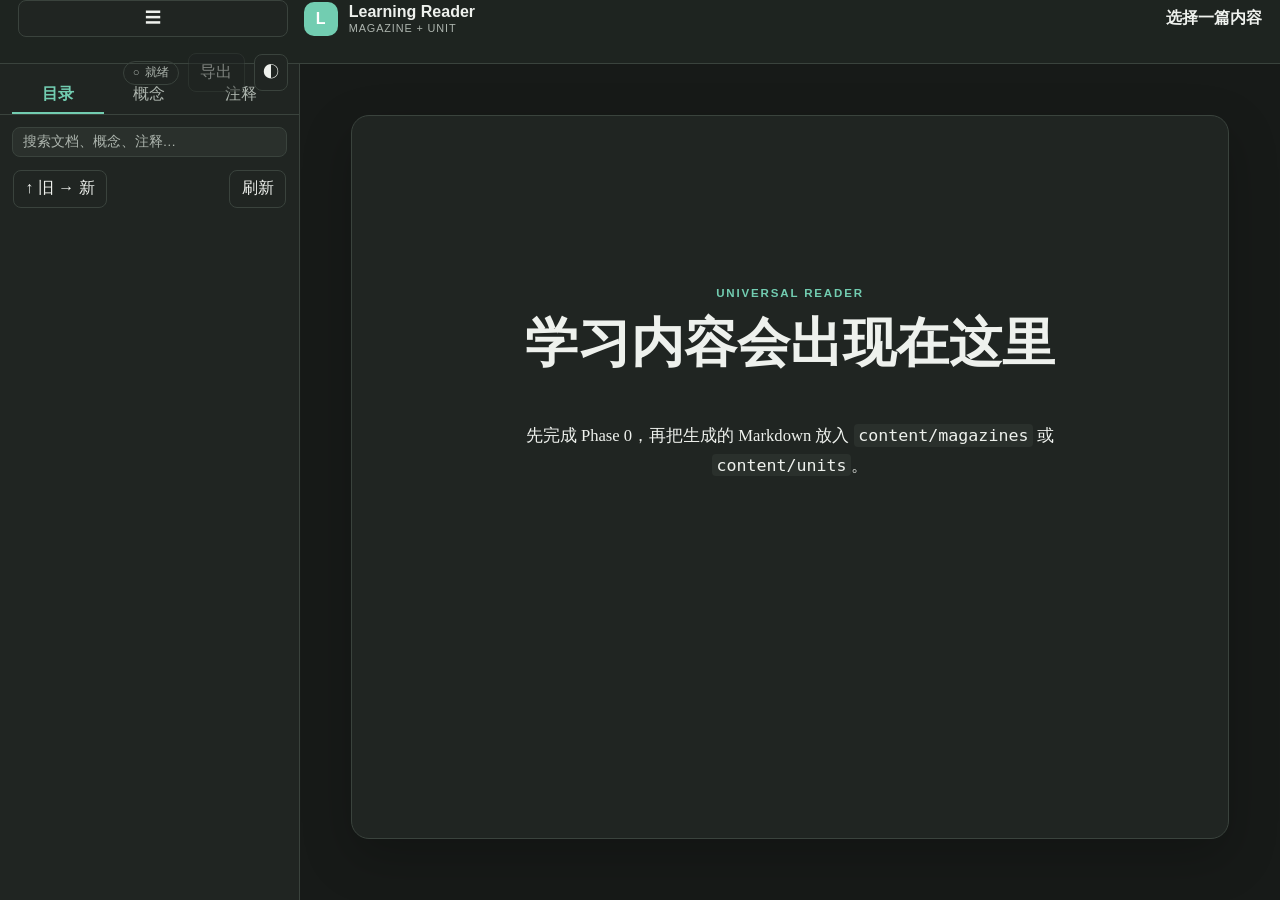
==== index.html @ 5ada4173 "更新 Phase 0 偏好收集、自动保存 UI、JS 渲染新手文档与流程" ====
<!doctype html>
<html lang="zh-CN" data-theme="dark">
<head>
  <meta charset="utf-8">
  <meta name="viewport" content="width=device-width, initial-scale=1">
  <meta name="color-scheme" content="light dark">
  <title>AI 学习模块阅读器</title>
  <!-- FOUC guard: applies the saved theme before first paint. Must stay above every
       stylesheet — running this on DOMContentLoaded is what causes the white flash. -->
  <script>
    (function () {
      var t = localStorage.getItem('ltm_theme') || 'dark';
      document.documentElement.setAttribute('data-theme', t);
    })();
  </script>
  <link rel="stylesheet" href="/styles.css">
  <link rel="stylesheet" href="/scripts/viz.css">
</head>
<body>
  <header class="app-header">
    <button id="sidebarToggle" class="icon-button" type="button" aria-label="折叠/展开侧栏">☰</button>
    <div class="brand">
      <span class="brand-mark">L</span>
      <div><strong>Learning Reader</strong><small>Magazine + Unit</small></div>
    </div>
    <div id="documentTitle" class="document-title">选择一篇内容</div>
    <div class="header-actions">
      <!-- 保存状态指示器：既是状态显示，也是手动保存按钮（frontend_spec §6.3） -->
      <button id="saveStatus" class="save-status" type="button" data-state="idle"
              title="保存状态 —— 点击立即保存（⌘S / Ctrl+S）" aria-label="保存状态：点击立即保存" aria-live="polite">
        <span class="save-icon" aria-hidden="true">○</span><span class="save-label">就绪</span>
      </button>
      <button id="exportButton" type="button" disabled>导出</button>
      <button id="themeButton" class="icon-button" type="button" aria-label="切换主题">◐</button>
    </div>
  </header>

  <div class="app-shell">
    <aside id="sidebar" class="sidebar">
      <nav class="tabs" aria-label="阅读器侧栏">
        <button class="tab active" type="button" data-tab="contents">目录</button>
        <button class="tab" type="button" data-tab="concepts">概念</button>
        <button class="tab" type="button" data-tab="notes">注释</button>
      </nav>

      <div class="sidebar-search">
        <input id="sidebarSearch" type="search" placeholder="搜索文档、概念、注释…" autocomplete="off" aria-label="搜索侧栏">
      </div>

      <section id="contentsPanel" class="tab-panel active" data-panel="contents">
        <div class="panel-toolbar">
          <button id="sortButton" type="button">↑ 旧 → 新</button>
          <button id="refreshButton" type="button">刷新</button>
        </div>
        <div id="contentsList" class="contents-list"></div>
      </section>

      <section id="conceptsPanel" class="tab-panel" data-panel="concepts">
        <p class="panel-hint">来自当前文档标题；点击可跳转。</p>
        <div id="conceptsList" class="concepts-list empty-list">尚未打开文档</div>
      </section>

      <section id="notesPanel" class="tab-panel" data-panel="notes">
        <label class="toggle-row"><input id="showAllNotes" type="checkbox"> 显示全部文档注释</label>
        <div id="notesList" class="notes-list empty-list">暂无注释</div>
      </section>
    </aside>

    <main id="mainViewport" class="main-viewport">
      <article id="reader" class="reader" aria-live="polite">
        <div class="welcome-card">
          <p class="eyebrow">UNIVERSAL READER</p>
          <h1>学习内容会出现在这里</h1>
          <p>先完成 Phase 0，再把生成的 Markdown 放入 <code>content/magazines</code> 或 <code>content/units</code>。</p>
        </div>
      </article>
    </main>
  </div>

  <button id="addNoteButton" class="selection-action" type="button" hidden>＋ Note</button>

  <dialog id="noteDialog" class="note-dialog">
    <form id="noteForm" method="dialog">
      <div class="dialog-heading">
        <div><small>选中文本</small><strong id="noteWord"></strong></div>
        <button id="closeNoteDialog" class="icon-button" type="button" aria-label="关闭">×</button>
      </div>
      <label for="noteText">你的注释</label>
      <textarea id="noteText" rows="6" placeholder="写下疑问、解释或 +显式查询…"></textarea>
      <div class="dialog-actions">
        <button id="deleteNoteButton" class="danger" type="button" hidden>删除</button>
        <span class="dialog-spacer"></span>
        <button id="cancelNoteButton" type="button">取消</button>
        <button class="primary" type="submit">保存</button>
      </div>
    </form>
  </dialog>

  <div id="toast" class="toast" role="status" aria-live="polite" hidden></div>

  <script src="/vendor/marked.js"></script>
  <script src="/vendor/purify.js"></script>
  <script src="/vendor/mermaid.js"></script>
  <script src="/reader-core.js"></script>
  <script src="/app.js"></script>
</body>
</html>
---- styles.css ----
:root {
  --bg: #f4f2ed;
  --surface: #fffefa;
  --surface-2: #eeece5;
  --text: #24231f;
  --muted: #706d64;
  --border: #d8d4c9;
  --accent: #1e6655;
  --accent-soft: #dcece6;
  --danger: #a63d40;
  --highlight: #ffe88a;
  --shadow: 0 18px 50px rgba(44, 41, 33, 0.09);
  --header-height: 64px;
  font-family: Inter, ui-sans-serif, -apple-system, BlinkMacSystemFont, "Segoe UI", sans-serif;
}

:root[data-theme="dark"] {
  --bg: #171a18;
  --surface: #202522;
  --surface-2: #2a302c;
  --text: #eef1ed;
  --muted: #adb5ae;
  --border: #3a433d;
  --accent: #72cdb1;
  --accent-soft: #263e36;
  --danger: #ff9295;
  --highlight: #705f16;
  --shadow: 0 18px 50px rgba(0, 0, 0, 0.22);
}

* { box-sizing: border-box; }
html, body { height: 100%; }
body { margin: 0; color: var(--text); background: var(--bg); }
button, input, textarea { font: inherit; }
button {
  border: 1px solid var(--border); border-radius: 8px; padding: 0.48rem 0.72rem;
  color: var(--text); background: var(--surface); cursor: pointer;
}
button:hover { border-color: var(--accent); }
button:disabled { cursor: not-allowed; opacity: 0.45; }
button.primary { color: white; border-color: var(--accent); background: var(--accent); }
button.danger { color: var(--danger); }

.app-header {
  position: fixed; inset: 0 0 auto 0; z-index: 20; height: var(--header-height);
  display: grid; grid-template-columns: 270px minmax(0, 1fr) auto; align-items: center;
  gap: 1rem; padding: 0 1.1rem; border-bottom: 1px solid var(--border);
  background: color-mix(in srgb, var(--surface) 92%, transparent); backdrop-filter: blur(14px);
}
.brand { display: flex; align-items: center; gap: 0.7rem; }
.brand-mark { display: grid; place-items: center; width: 34px; height: 34px; border-radius: 10px; color: white; background: var(--accent); font-weight: 800; }
.brand strong, .brand small { display: block; }
.brand small { margin-top: 0.1rem; color: var(--muted); font-size: 0.68rem; letter-spacing: 0.08em; text-transform: uppercase; }
.document-title { overflow: hidden; text-overflow: ellipsis; white-space: nowrap; text-align: center; font-family: Georgia, serif; font-weight: 700; }
.header-actions { display: flex; align-items: center; justify-content: flex-end; gap: 0.55rem; }
.icon-button { display: inline-grid; place-items: center; min-width: 34px; padding: 0.45rem; }
/* Save-state indicator (frontend_spec §6.3). It is a button, not a label: autosave
   runs on its own, but anyone who does not trust autosave needs a way to force it. */
.save-status {
  display: inline-flex; align-items: center; gap: 0.35rem; cursor: pointer;
  padding: 0.3rem 0.55rem; border: 1px solid var(--border); border-radius: 999px;
  color: var(--muted); background: transparent; font-size: 0.78rem; line-height: 1;
}
.save-status:hover { border-color: var(--accent, var(--muted)); color: var(--text); }
.save-status .save-icon { font-size: 0.7rem; }
.save-status.dirty { color: #9b6a13; }
.save-status.saving { color: #9b6a13; }
.save-status.saved { color: var(--accent); }
.save-status.error { color: var(--danger); border-color: var(--danger); }
.save-status.saving .save-icon { animation: save-pulse 900ms ease-in-out infinite; }
@keyframes save-pulse { 0%, 100% { opacity: 1; } 50% { opacity: 0.25; } }
@media (prefers-reduced-motion: reduce) { .save-status.saving .save-icon { animation: none; } }

.app-shell { min-height: 100%; padding-top: var(--header-height); }
/* Collapse state is persisted in ltm_sidebar_collapsed (frontend_spec §3.2). */
.sidebar.collapsed { transform: translateX(-101%); }
.sidebar.collapsed + .main-viewport { margin-left: 0; }
.sidebar { transition: transform 180ms ease; }
.sidebar {
  position: fixed; z-index: 10; top: var(--header-height); bottom: 0; left: 0; width: 300px;
  overflow: hidden; border-right: 1px solid var(--border); background: var(--surface);
}
.tabs { display: grid; grid-template-columns: repeat(3, 1fr); padding: 0.75rem 0.75rem 0; border-bottom: 1px solid var(--border); }
.tab { border: 0; border-bottom: 2px solid transparent; border-radius: 0; color: var(--muted); background: transparent; }
.tab.active { color: var(--accent); border-bottom-color: var(--accent); font-weight: 700; }
.tab-panel { display: none; height: calc(100% - 55px); overflow-y: auto; padding: 0.8rem; }
.tab-panel.active { display: block; }
.panel-toolbar { display: flex; justify-content: space-between; margin-bottom: 0.75rem; }
.sidebar-search { padding: 0.7rem 0.75rem 0; }
.sidebar-search input {
  width: 100%; padding: 0.42rem 0.6rem; font: inherit; font-size: 0.85rem;
  color: var(--text); background: var(--surface-2);
  border: 1px solid var(--border); border-radius: 8px;
}
.sidebar-search input::placeholder { color: var(--muted); }
.panel-hint, .empty-list { color: var(--muted); font-size: 0.85rem; }
.content-group { margin: 0.7rem 0 1.2rem; }
.content-group h3 { margin: 0 0 0.4rem; color: var(--muted); font-size: 0.72rem; letter-spacing: 0.12em; text-transform: uppercase; }
.content-item, .concept-item, .note-item {
  width: 100%; margin: 0.22rem 0; padding: 0.62rem 0.7rem; border-color: transparent;
  text-align: left; background: transparent;
}
.content-item:hover, .concept-item:hover, .note-item:hover { background: var(--surface-2); }
.content-item.active { color: var(--accent); border-color: color-mix(in srgb, var(--accent) 28%, transparent); background: var(--accent-soft); }
.content-item strong, .content-item small, .note-item strong, .note-item small { display: block; }
.content-item small, .note-item small { margin-top: 0.22rem; overflow: hidden; color: var(--muted); text-overflow: ellipsis; white-space: nowrap; }
.concept-item.level-3 { padding-left: 1.25rem; }
.concept-item.level-4 { padding-left: 1.8rem; font-size: 0.9rem; }
.toggle-row { display: flex; align-items: center; gap: 0.45rem; margin: 0 0 0.65rem; color: var(--muted); font-size: 0.82rem; }

.main-viewport { min-height: calc(100vh - var(--header-height)); margin-left: 300px; padding: clamp(1rem, 4vw, 3.5rem); }
.reader {
  width: min(900px, 100%); min-height: calc(100vh - var(--header-height) - 7rem); margin: 0 auto;
  padding: clamp(1.5rem, 5vw, 4.5rem); border: 1px solid var(--border); border-radius: 18px;
  background: var(--surface); box-shadow: var(--shadow); font-family: Georgia, "Noto Serif SC", serif;
  font-size: 1.04rem; line-height: 1.78;
}
.reader h1, .reader h2, .reader h3, .reader h4 { line-height: 1.25; scroll-margin-top: calc(var(--header-height) + 24px); }
.reader h1 { margin-top: 0; font-size: clamp(2rem, 5vw, 3.3rem); }
.reader h2 { margin-top: 2.5rem; padding-bottom: 0.35rem; border-bottom: 1px solid var(--border); }
.reader h3 { margin-top: 2rem; }
.reader img { max-width: 100%; height: auto; border-radius: 10px; }
.reader table { display: block; width: 100%; overflow-x: auto; border-collapse: collapse; }
.reader th, .reader td { padding: 0.55rem 0.7rem; border: 1px solid var(--border); }
.reader th { background: var(--surface-2); }
.reader blockquote { margin-inline: 0; padding: 0.2rem 1rem; border-left: 3px solid var(--accent); color: var(--muted); }
.reader pre { overflow-x: auto; padding: 1rem; border-radius: 10px; background: #111714; color: #e5ebe7; }
.reader code { padding: 0.1em 0.28em; border-radius: 4px; background: var(--surface-2); font-family: ui-monospace, SFMono-Regular, Menlo, monospace; }
.reader pre code { padding: 0; background: transparent; }
.reader a { color: var(--accent); }
.reader input.interactive-blank {
  min-width: 8rem; max-width: 18rem; margin: 0 0.2rem; padding: 0.22rem 0.45rem;
  border: 0; border-bottom: 2px solid var(--accent); color: var(--text); background: var(--accent-soft);
}
.reader input.interactive-checkbox { width: 1.05rem; height: 1.05rem; accent-color: var(--accent); }
.reader .answer-block { margin: 1rem 0; padding: 0.85rem; border: 1px solid var(--border); border-radius: 10px; background: var(--surface-2); }
.reader .answer-block label { display: block; margin-bottom: 0.4rem; color: var(--muted); font: 700 0.75rem/1.2 Inter, sans-serif; letter-spacing: 0.08em; }
.reader .interactive-textarea { width: 100%; resize: vertical; padding: 0.7rem; border: 1px solid var(--border); border-radius: 8px; color: var(--text); background: var(--surface); line-height: 1.55; }
.reader .sticky-note { margin: 1rem 0; padding: 1rem 1.2rem; border: 1px solid var(--accent); border-radius: 6px 14px 8px 13px; background: var(--accent-soft); }
.reader .science-note { border-color: #4f70aa; }
.reader .feedback-panel { margin: 1rem 0; border: 1px solid var(--border); border-radius: 10px; }
.reader .feedback-panel summary { padding: 0.7rem 1rem; cursor: pointer; font-weight: 700; }
.reader .feedback-body, .reader .grading-section { padding: 0.75rem 1rem; }
.reader .err { color: #b33b3e; text-decoration: line-through; background: rgba(179, 59, 62, 0.12); }
.reader .fix { color: #267a58; text-decoration: underline; background: rgba(38, 122, 88, 0.12); }
/* Two annotation forms (frontend_spec §4.1): an underline carries a note, a fill is
   a wordless highlight. Every occurrence is marked; [data-primary] is the one the
   note was written about (§4.3) and reads as solid rather than dotted. */
.reader mark.annotated-word {
  padding: 0.05em 0; color: inherit; background: transparent; cursor: pointer;
  border-bottom: 2px dotted var(--accent);
}
.reader mark.annotated-word:hover { background: var(--accent-soft); }
.reader mark.annotated-word[data-primary="true"] { border-bottom-style: solid; }
.reader mark.annotated-word.custom-highlight {
  background: var(--highlight); border-bottom-color: color-mix(in srgb, var(--highlight) 70%, var(--text));
}
:root[data-theme="dark"] .reader mark.annotated-word.custom-highlight {
  background: color-mix(in srgb, var(--highlight) 34%, transparent);
}
.reader mark.annotated-word.flash { animation: note-flash 1.1s ease; }
@keyframes note-flash { 0%, 100% { outline: 0 solid transparent; } 35% { outline: 5px solid color-mix(in srgb, var(--highlight) 70%, transparent); } }
.welcome-card { max-width: 600px; margin: 12vh auto; text-align: center; }
.welcome-card .eyebrow { color: var(--accent); font: 700 0.72rem/1 Inter, sans-serif; letter-spacing: 0.16em; }

.selection-action { position: fixed; z-index: 50; color: white; border-color: var(--accent); background: var(--accent); box-shadow: var(--shadow); }
.note-dialog { width: min(520px, calc(100% - 2rem)); padding: 0; border: 1px solid var(--border); border-radius: 14px; color: var(--text); background: var(--surface); box-shadow: var(--shadow); }
.note-dialog::backdrop { background: rgba(0, 0, 0, 0.36); backdrop-filter: blur(3px); }
.note-dialog form { padding: 1.2rem; }
.dialog-heading, .dialog-actions { display: flex; align-items: center; gap: 0.6rem; }
.dialog-heading { justify-content: space-between; margin-bottom: 1rem; }
.dialog-heading small, .dialog-heading strong { display: block; }
.dialog-heading small { color: var(--muted); }
.dialog-heading strong { max-width: 390px; overflow: hidden; text-overflow: ellipsis; white-space: nowrap; }
.note-dialog label { display: block; margin-bottom: 0.35rem; font-weight: 700; }
.note-dialog textarea { width: 100%; resize: vertical; padding: 0.7rem; border: 1px solid var(--border); border-radius: 8px; color: var(--text); background: var(--surface-2); }
.dialog-actions { margin-top: 1rem; }
.dialog-spacer { flex: 1; }
.toast { position: fixed; z-index: 80; right: 1rem; bottom: 1rem; padding: 0.7rem 1rem; border-radius: 9px; color: white; background: #28332e; box-shadow: var(--shadow); }
.mobile-only { display: none; }

@media (max-width: 820px) {
  .app-header { grid-template-columns: auto minmax(0, 1fr) auto; }
  .brand { display: none; }
  .mobile-only { display: inline-grid; }
  .document-title { text-align: left; }
  #exportButton { display: none; }
  .save-status .save-label { display: none; }
  .sidebar { transform: translateX(-101%); transition: transform 180ms ease; box-shadow: var(--shadow); }
  .sidebar:not(.collapsed) { transform: translateX(0); }
  .main-viewport { margin-left: 0; padding: 0.7rem; }
  .reader { min-height: calc(100vh - var(--header-height) - 1.4rem); padding: 1.25rem; border-radius: 12px; }
}
---- scripts/viz.css ----
/* Visual Arsenal — class names LOCKED (see protocols/visual_arsenal.md + frontend_spec §11) */
:root {
  --viz-border: rgba(148, 163, 184, 0.35);
  --viz-bg: rgba(15, 23, 42, 0.04);
  --viz-accent: rgba(14, 165, 233, 0.15);
  --viz-accent-border: rgba(14, 165, 233, 0.45);
  --viz-text-muted: rgba(100, 116, 139, 1);
}

.viz-blocks {
  margin: 1.25rem 0;
  padding: 0.75rem 0;
}

.viz-blocks-row {
  display: flex;
  flex-wrap: wrap;
  align-items: stretch;
  gap: 0.5rem 0.25rem;
}

.viz-block {
  flex: 1 1 120px;
  min-width: 100px;
  max-width: 220px;
  border: 1px solid var(--viz-border);
  border-radius: 8px;
  background: var(--viz-bg);
  padding: 0.75rem 0.85rem;
}

.viz-block-accent {
  border-color: var(--viz-accent-border);
  background: var(--viz-accent);
}

.viz-block-title {
  font-weight: 700;
  font-size: 0.95rem;
  margin-bottom: 0.35rem;
}

.viz-block-body {
  font-size: 0.85rem;
  line-height: 1.45;
  opacity: 0.9;
}

.viz-arrow {
  display: flex;
  align-items: center;
  padding: 0 0.15rem;
  font-size: 1.25rem;
  opacity: 0.7;
  user-select: none;
}

.viz-caption {
  margin: 0.5rem 0 0;
  font-size: 0.8rem;
  color: var(--viz-text-muted);
}

.viz-steps {
  margin: 1rem 0;
  padding: 0.75rem 1rem;
  border-left: 3px solid var(--viz-accent-border);
  background: var(--viz-bg);
  border-radius: 0 8px 8px 0;
}

.viz-steps ol {
  margin: 0;
  padding-left: 1.2rem;
}

.viz-formula {
  margin: 1rem 0;
  padding: 1rem 1.25rem;
  border: 1px solid var(--viz-border);
  border-radius: 8px;
  text-align: center;
  background: var(--viz-bg);
}

.viz-formula-main {
  font-family: ui-monospace, "Cascadia Code", "Fira Code", monospace;
  font-size: 1.15rem;
  font-weight: 600;
}

.viz-formula-note {
  margin-top: 0.5rem;
  font-size: 0.85rem;
  color: var(--viz-text-muted);
}

.viz-svg {
  margin: 1.25rem 0;
  text-align: center;
}

.viz-svg svg {
  max-width: 100%;
  height: auto;
}

.viz-svg-node {
  fill: rgba(14, 165, 233, 0.12);
  stroke: rgba(14, 165, 233, 0.7);
  stroke-width: 1.5;
}

.viz-svg-edge {
  stroke: rgba(100, 116, 139, 0.85);
  stroke-width: 1.5;
  fill: none;
}

.viz-svg-label {
  fill: currentColor;
  font-size: 12px;
  font-family: system-ui, sans-serif;
}

.viz-svg-muted {
  opacity: 0.55;
}

.sticky-note.warn-note {
  border-color: rgba(245, 158, 11, 0.55);
}

.sticky-note.formula-note {
  border-color: rgba(139, 92, 246, 0.45);
}

/* Mermaid host */
.mermaid, pre.mermaid-error {
  margin: 1.25rem 0;
  max-width: 100%;
  overflow-x: auto;
}

pre.mermaid-error {
  padding: 0.75rem 1rem;
  border: 1px dashed rgba(239, 68, 68, 0.5);
  border-radius: 8px;
  font-size: 0.8rem;
  white-space: pre-wrap;
}

@media (max-width: 640px) {
  .viz-arrow {
    display: none;
  }
  .viz-block {
    max-width: 100%;
    flex-basis: 100%;
  }
}
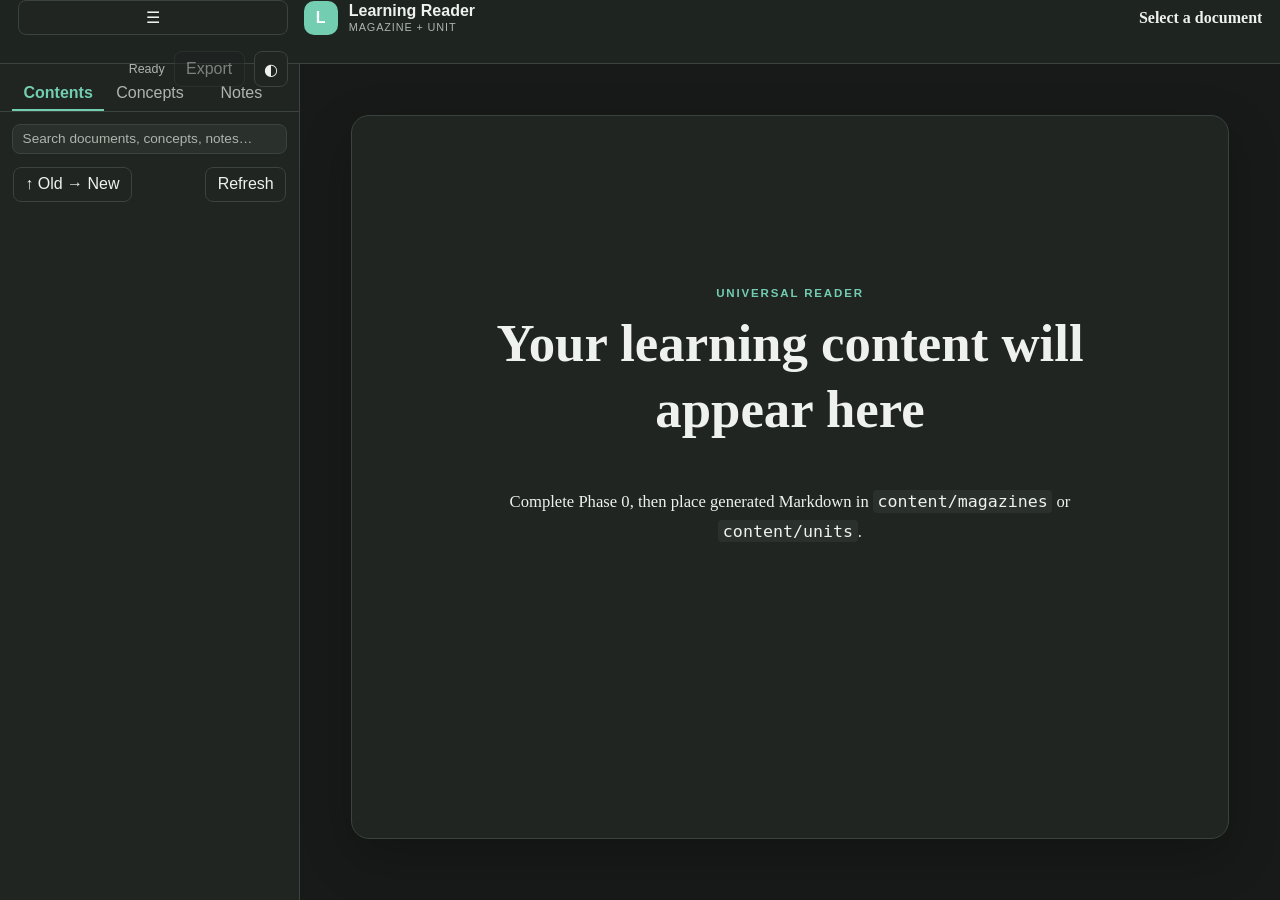
==== commit 91a913c1: "Include Node reader, update Phase 0 preferences, auto-save UI, JS rendering docs and beginner workfl" ====
--- a/index.html
+++ b/index.html
@@ -1,10 +1,10 @@
 <!doctype html>
-<html lang="zh-CN" data-theme="dark">
+<html lang="en" data-theme="dark">
 <head>
   <meta charset="utf-8">
   <meta name="viewport" content="width=device-width, initial-scale=1">
   <meta name="color-scheme" content="light dark">
-  <title>AI 学习模块阅读器</title>
+  <title>AI Learning Module Reader</title>
   <!-- FOUC guard: applies the saved theme before first paint. Must stay above every
        stylesheet — running this on DOMContentLoaded is what causes the white flash. -->
   <script>
@@ -18,51 +18,47 @@
 </head>
 <body>
   <header class="app-header">
-    <button id="sidebarToggle" class="icon-button" type="button" aria-label="折叠/展开侧栏">☰</button>
+    <button id="sidebarToggle" class="icon-button" type="button" aria-label="Toggle sidebar">☰</button>
     <div class="brand">
       <span class="brand-mark">L</span>
       <div><strong>Learning Reader</strong><small>Magazine + Unit</small></div>
     </div>
-    <div id="documentTitle" class="document-title">选择一篇内容</div>
+    <div id="documentTitle" class="document-title">Select a document</div>
     <div class="header-actions">
-      <!-- 保存状态指示器：既是状态显示，也是手动保存按钮（frontend_spec §6.3） -->
-      <button id="saveStatus" class="save-status" type="button" data-state="idle"
-              title="保存状态 —— 点击立即保存（⌘S / Ctrl+S）" aria-label="保存状态：点击立即保存" aria-live="polite">
-        <span class="save-icon" aria-hidden="true">○</span><span class="save-label">就绪</span>
-      </button>
-      <button id="exportButton" type="button" disabled>导出</button>
-      <button id="themeButton" class="icon-button" type="button" aria-label="切换主题">◐</button>
+      <span id="saveStatus" class="save-status" aria-live="polite">Ready</span>
+      <button id="exportButton" type="button" disabled>Export</button>
+      <button id="themeButton" class="icon-button" type="button" aria-label="Toggle theme">◐</button>
     </div>
   </header>
 
   <div class="app-shell">
     <aside id="sidebar" class="sidebar">
-      <nav class="tabs" aria-label="阅读器侧栏">
-        <button class="tab active" type="button" data-tab="contents">目录</button>
-        <button class="tab" type="button" data-tab="concepts">概念</button>
-        <button class="tab" type="button" data-tab="notes">注释</button>
+      <nav class="tabs" aria-label="Reader sidebar">
+        <button class="tab active" type="button" data-tab="contents">Contents</button>
+        <button class="tab" type="button" data-tab="concepts">Concepts</button>
+        <button class="tab" type="button" data-tab="notes">Notes</button>
       </nav>
 
       <div class="sidebar-search">
-        <input id="sidebarSearch" type="search" placeholder="搜索文档、概念、注释…" autocomplete="off" aria-label="搜索侧栏">
+        <input id="sidebarSearch" type="search" placeholder="Search documents, concepts, notes…" autocomplete="off" aria-label="Search sidebar">
       </div>
 
       <section id="contentsPanel" class="tab-panel active" data-panel="contents">
         <div class="panel-toolbar">
-          <button id="sortButton" type="button">↑ 旧 → 新</button>
-          <button id="refreshButton" type="button">刷新</button>
+          <button id="sortButton" type="button">↑ Old → New</button>
+          <button id="refreshButton" type="button">Refresh</button>
         </div>
         <div id="contentsList" class="contents-list"></div>
       </section>
 
       <section id="conceptsPanel" class="tab-panel" data-panel="concepts">
-        <p class="panel-hint">来自当前文档标题；点击可跳转。</p>
-        <div id="conceptsList" class="concepts-list empty-list">尚未打开文档</div>
+        <p class="panel-hint">Built from the current document headings; click to jump.</p>
+        <div id="conceptsList" class="concepts-list empty-list">No document open</div>
       </section>
 
       <section id="notesPanel" class="tab-panel" data-panel="notes">
-        <label class="toggle-row"><input id="showAllNotes" type="checkbox"> 显示全部文档注释</label>
-        <div id="notesList" class="notes-list empty-list">暂无注释</div>
+        <label class="toggle-row"><input id="showAllNotes" type="checkbox"> Show notes from all documents</label>
+        <div id="notesList" class="notes-list empty-list">No notes yet</div>
       </section>
     </aside>
 
@@ -70,8 +66,8 @@
       <article id="reader" class="reader" aria-live="polite">
         <div class="welcome-card">
           <p class="eyebrow">UNIVERSAL READER</p>
-          <h1>学习内容会出现在这里</h1>
-          <p>先完成 Phase 0，再把生成的 Markdown 放入 <code>content/magazines</code> 或 <code>content/units</code>。</p>
+          <h1>Your learning content will appear here</h1>
+          <p>Complete Phase 0, then place generated Markdown in <code>content/magazines</code> or <code>content/units</code>.</p>
         </div>
       </article>
     </main>
@@ -82,16 +78,16 @@
   <dialog id="noteDialog" class="note-dialog">
     <form id="noteForm" method="dialog">
       <div class="dialog-heading">
-        <div><small>选中文本</small><strong id="noteWord"></strong></div>
-        <button id="closeNoteDialog" class="icon-button" type="button" aria-label="关闭">×</button>
+        <div><small>Selected text</small><strong id="noteWord"></strong></div>
+        <button id="closeNoteDialog" class="icon-button" type="button" aria-label="Close">×</button>
       </div>
-      <label for="noteText">你的注释</label>
-      <textarea id="noteText" rows="6" placeholder="写下疑问、解释或 +显式查询…"></textarea>
+      <label for="noteText">Your note</label>
+      <textarea id="noteText" rows="6" placeholder="Write a question, explanation, or +explicit lookup…"></textarea>
       <div class="dialog-actions">
-        <button id="deleteNoteButton" class="danger" type="button" hidden>删除</button>
+        <button id="deleteNoteButton" class="danger" type="button" hidden>Delete</button>
         <span class="dialog-spacer"></span>
-        <button id="cancelNoteButton" type="button">取消</button>
-        <button class="primary" type="submit">保存</button>
+        <button id="cancelNoteButton" type="button">Cancel</button>
+        <button class="primary" type="submit">Save</button>
       </div>
     </form>
   </dialog>
--- a/styles.css
+++ b/styles.css
@@ -54,22 +54,9 @@
 .document-title { overflow: hidden; text-overflow: ellipsis; white-space: nowrap; text-align: center; font-family: Georgia, serif; font-weight: 700; }
 .header-actions { display: flex; align-items: center; justify-content: flex-end; gap: 0.55rem; }
 .icon-button { display: inline-grid; place-items: center; min-width: 34px; padding: 0.45rem; }
-/* Save-state indicator (frontend_spec §6.3). It is a button, not a label: autosave
-   runs on its own, but anyone who does not trust autosave needs a way to force it. */
-.save-status {
-  display: inline-flex; align-items: center; gap: 0.35rem; cursor: pointer;
-  padding: 0.3rem 0.55rem; border: 1px solid var(--border); border-radius: 999px;
-  color: var(--muted); background: transparent; font-size: 0.78rem; line-height: 1;
-}
-.save-status:hover { border-color: var(--accent, var(--muted)); color: var(--text); }
-.save-status .save-icon { font-size: 0.7rem; }
-.save-status.dirty { color: #9b6a13; }
+.save-status { color: var(--muted); font-size: 0.78rem; }
 .save-status.saving { color: #9b6a13; }
-.save-status.saved { color: var(--accent); }
-.save-status.error { color: var(--danger); border-color: var(--danger); }
-.save-status.saving .save-icon { animation: save-pulse 900ms ease-in-out infinite; }
-@keyframes save-pulse { 0%, 100% { opacity: 1; } 50% { opacity: 0.25; } }
-@media (prefers-reduced-motion: reduce) { .save-status.saving .save-icon { animation: none; } }
+.save-status.error { color: var(--danger); }
 
 .app-shell { min-height: 100%; padding-top: var(--header-height); }
 /* Collapse state is persisted in ltm_sidebar_collapsed (frontend_spec §3.2). */
@@ -184,8 +171,7 @@
   .brand { display: none; }
   .mobile-only { display: inline-grid; }
   .document-title { text-align: left; }
-  #exportButton { display: none; }
-  .save-status .save-label { display: none; }
+  .save-status, #exportButton { display: none; }
   .sidebar { transform: translateX(-101%); transition: transform 180ms ease; box-shadow: var(--shadow); }
   .sidebar:not(.collapsed) { transform: translateX(0); }
   .main-viewport { margin-left: 0; padding: 0.7rem; }
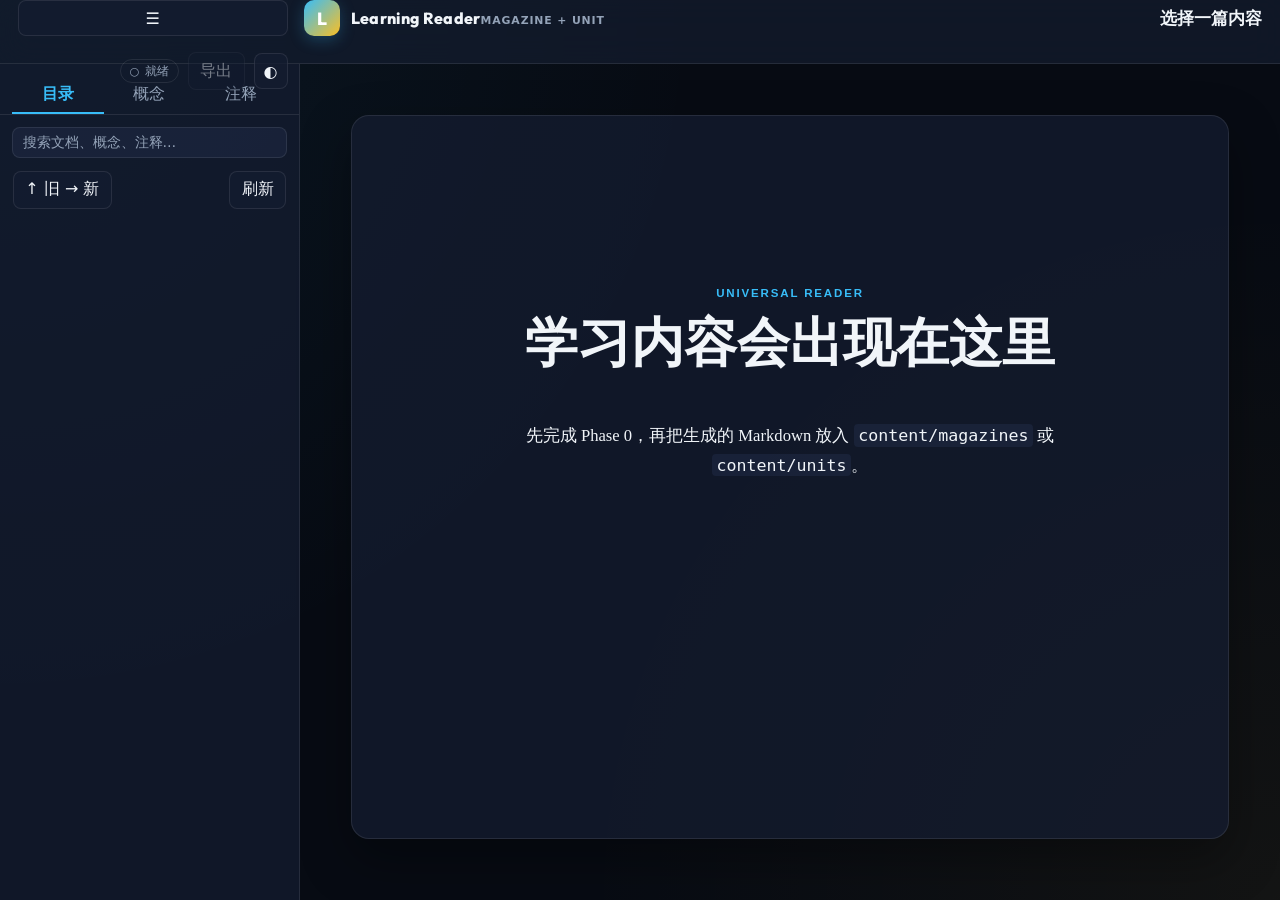
==== commit 37bc998c: "升级 UI/UX 视觉排版，融入 Outfit 字体、毛玻璃与质感卡片设计规范" ====
--- a/index.html
+++ b/index.html
@@ -1,10 +1,10 @@
 <!doctype html>
-<html lang="en" data-theme="dark">
+<html lang="zh-CN" data-theme="dark">
 <head>
   <meta charset="utf-8">
   <meta name="viewport" content="width=device-width, initial-scale=1">
   <meta name="color-scheme" content="light dark">
-  <title>AI Learning Module Reader</title>
+  <title>AI 学习模块阅读器</title>
   <!-- FOUC guard: applies the saved theme before first paint. Must stay above every
        stylesheet — running this on DOMContentLoaded is what causes the white flash. -->
   <script>
@@ -13,52 +13,60 @@
       document.documentElement.setAttribute('data-theme', t);
     })();
   </script>
+  <!-- Google Fonts: Outfit & Noto Sans TC -->
+  <link rel="preconnect" href="https://fonts.googleapis.com">
+  <link rel="preconnect" href="https://fonts.gstatic.com" crossorigin>
+  <link href="https://fonts.googleapis.com/css2?family=Outfit:wght@400;600;700;800&family=Noto+Sans+TC:wght@400;500;700&display=swap" rel="stylesheet">
   <link rel="stylesheet" href="/styles.css">
   <link rel="stylesheet" href="/scripts/viz.css">
 </head>
 <body>
   <header class="app-header">
-    <button id="sidebarToggle" class="icon-button" type="button" aria-label="Toggle sidebar">☰</button>
+    <button id="sidebarToggle" class="icon-button" type="button" aria-label="折叠/展开侧栏">☰</button>
     <div class="brand">
       <span class="brand-mark">L</span>
       <div><strong>Learning Reader</strong><small>Magazine + Unit</small></div>
     </div>
-    <div id="documentTitle" class="document-title">Select a document</div>
+    <div id="documentTitle" class="document-title">选择一篇内容</div>
     <div class="header-actions">
-      <span id="saveStatus" class="save-status" aria-live="polite">Ready</span>
-      <button id="exportButton" type="button" disabled>Export</button>
-      <button id="themeButton" class="icon-button" type="button" aria-label="Toggle theme">◐</button>
+      <!-- 保存状态指示器：既是状态显示，也是手动保存按钮（frontend_spec §6.3） -->
+      <button id="saveStatus" class="save-status" type="button" data-state="idle"
+              title="保存状态 —— 点击立即保存（⌘S / Ctrl+S）" aria-label="保存状态：点击立即保存" aria-live="polite">
+        <span class="save-icon" aria-hidden="true">○</span><span class="save-label">就绪</span>
+      </button>
+      <button id="exportButton" type="button" disabled>导出</button>
+      <button id="themeButton" class="icon-button" type="button" aria-label="切换主题">◐</button>
     </div>
   </header>
 
   <div class="app-shell">
     <aside id="sidebar" class="sidebar">
-      <nav class="tabs" aria-label="Reader sidebar">
-        <button class="tab active" type="button" data-tab="contents">Contents</button>
-        <button class="tab" type="button" data-tab="concepts">Concepts</button>
-        <button class="tab" type="button" data-tab="notes">Notes</button>
+      <nav class="tabs" aria-label="阅读器侧栏">
+        <button class="tab active" type="button" data-tab="contents">目录</button>
+        <button class="tab" type="button" data-tab="concepts">概念</button>
+        <button class="tab" type="button" data-tab="notes">注释</button>
       </nav>
 
       <div class="sidebar-search">
-        <input id="sidebarSearch" type="search" placeholder="Search documents, concepts, notes…" autocomplete="off" aria-label="Search sidebar">
+        <input id="sidebarSearch" type="search" placeholder="搜索文档、概念、注释…" autocomplete="off" aria-label="搜索侧栏">
       </div>
 
       <section id="contentsPanel" class="tab-panel active" data-panel="contents">
         <div class="panel-toolbar">
-          <button id="sortButton" type="button">↑ Old → New</button>
-          <button id="refreshButton" type="button">Refresh</button>
+          <button id="sortButton" type="button">↑ 旧 → 新</button>
+          <button id="refreshButton" type="button">刷新</button>
         </div>
         <div id="contentsList" class="contents-list"></div>
       </section>
 
       <section id="conceptsPanel" class="tab-panel" data-panel="concepts">
-        <p class="panel-hint">Built from the current document headings; click to jump.</p>
-        <div id="conceptsList" class="concepts-list empty-list">No document open</div>
+        <p class="panel-hint">来自当前文档标题；点击可跳转。</p>
+        <div id="conceptsList" class="concepts-list empty-list">尚未打开文档</div>
       </section>
 
       <section id="notesPanel" class="tab-panel" data-panel="notes">
-        <label class="toggle-row"><input id="showAllNotes" type="checkbox"> Show notes from all documents</label>
-        <div id="notesList" class="notes-list empty-list">No notes yet</div>
+        <label class="toggle-row"><input id="showAllNotes" type="checkbox"> 显示全部文档注释</label>
+        <div id="notesList" class="notes-list empty-list">暂无注释</div>
       </section>
     </aside>
 
@@ -66,8 +74,8 @@
       <article id="reader" class="reader" aria-live="polite">
         <div class="welcome-card">
           <p class="eyebrow">UNIVERSAL READER</p>
-          <h1>Your learning content will appear here</h1>
-          <p>Complete Phase 0, then place generated Markdown in <code>content/magazines</code> or <code>content/units</code>.</p>
+          <h1>学习内容会出现在这里</h1>
+          <p>先完成 Phase 0，再把生成的 Markdown 放入 <code>content/magazines</code> 或 <code>content/units</code>。</p>
         </div>
       </article>
     </main>
@@ -78,16 +86,16 @@
   <dialog id="noteDialog" class="note-dialog">
     <form id="noteForm" method="dialog">
       <div class="dialog-heading">
-        <div><small>Selected text</small><strong id="noteWord"></strong></div>
-        <button id="closeNoteDialog" class="icon-button" type="button" aria-label="Close">×</button>
+        <div><small>选中文本</small><strong id="noteWord"></strong></div>
+        <button id="closeNoteDialog" class="icon-button" type="button" aria-label="关闭">×</button>
       </div>
-      <label for="noteText">Your note</label>
-      <textarea id="noteText" rows="6" placeholder="Write a question, explanation, or +explicit lookup…"></textarea>
+      <label for="noteText">你的注释</label>
+      <textarea id="noteText" rows="6" placeholder="写下疑问、解释或 +显式查询…"></textarea>
       <div class="dialog-actions">
-        <button id="deleteNoteButton" class="danger" type="button" hidden>Delete</button>
+        <button id="deleteNoteButton" class="danger" type="button" hidden>删除</button>
         <span class="dialog-spacer"></span>
-        <button id="cancelNoteButton" type="button">Cancel</button>
-        <button class="primary" type="submit">Save</button>
+        <button id="cancelNoteButton" type="button">取消</button>
+        <button class="primary" type="submit">保存</button>
       </div>
     </form>
   </dialog>
--- a/styles.css
+++ b/styles.css
@@ -1,42 +1,57 @@
 :root {
-  --bg: #f4f2ed;
-  --surface: #fffefa;
-  --surface-2: #eeece5;
-  --text: #24231f;
-  --muted: #706d64;
-  --border: #d8d4c9;
-  --accent: #1e6655;
-  --accent-soft: #dcece6;
+  --bg: #070b13;
+  --surface: rgba(21, 29, 48, 0.75);
+  --surface-2: rgba(30, 41, 67, 0.6);
+  --text: #f1f5f9;
+  --muted: #94a3b8;
+  --border: rgba(255, 255, 255, 0.09);
+  --accent: #38bdf8;
+  --accent-soft: rgba(56, 189, 248, 0.12);
+  --accent-gold: #fbbf24;
+  --accent-gold-soft: rgba(251, 191, 36, 0.12);
+  --danger: #ff9295;
+  --highlight: #705f16;
+  --shadow: 0 20px 50px rgba(0, 0, 0, 0.35);
+  --header-height: 64px;
+  --font-title: 'Outfit', system-ui, -apple-system, BlinkMacSystemFont, "Segoe UI", sans-serif;
+  --font-body: 'Inter', system-ui, -apple-system, BlinkMacSystemFont, "Segoe UI", sans-serif;
+  font-family: var(--font-body);
+}
+
+:root[data-theme="light"] {
+  --bg: #f8fafc;
+  --surface: rgba(255, 255, 255, 0.88);
+  --surface-2: rgba(241, 245, 249, 0.92);
+  --text: #0f172a;
+  --muted: #64748b;
+  --border: rgba(0, 0, 0, 0.09);
+  --accent: #0284c7;
+  --accent-soft: rgba(2, 132, 199, 0.1);
+  --accent-gold: #d97706;
+  --accent-gold-soft: rgba(217, 119, 6, 0.1);
   --danger: #a63d40;
   --highlight: #ffe88a;
-  --shadow: 0 18px 50px rgba(44, 41, 33, 0.09);
-  --header-height: 64px;
-  font-family: Inter, ui-sans-serif, -apple-system, BlinkMacSystemFont, "Segoe UI", sans-serif;
-}
-
-:root[data-theme="dark"] {
-  --bg: #171a18;
-  --surface: #202522;
-  --surface-2: #2a302c;
-  --text: #eef1ed;
-  --muted: #adb5ae;
-  --border: #3a433d;
-  --accent: #72cdb1;
-  --accent-soft: #263e36;
-  --danger: #ff9295;
-  --highlight: #705f16;
-  --shadow: 0 18px 50px rgba(0, 0, 0, 0.22);
+  --shadow: 0 18px 45px rgba(0, 0, 0, 0.08);
 }
 
 * { box-sizing: border-box; }
 html, body { height: 100%; }
-body { margin: 0; color: var(--text); background: var(--bg); }
+body {
+  margin: 0;
+  color: var(--text);
+  background-color: var(--bg);
+  background-image:
+    radial-gradient(circle at 0% 0%, rgba(56, 189, 248, 0.07) 0%, transparent 45%),
+    radial-gradient(circle at 100% 100%, rgba(251, 191, 36, 0.05) 0%, transparent 45%);
+  transition: background-color 0.3s ease, color 0.3s ease;
+}
 button, input, textarea { font: inherit; }
 button {
   border: 1px solid var(--border); border-radius: 8px; padding: 0.48rem 0.72rem;
   color: var(--text); background: var(--surface); cursor: pointer;
-}
-button:hover { border-color: var(--accent); }
+  transition: all 0.2s ease;
+}
+button:hover { border-color: var(--accent); background: var(--accent-soft); }
 button:disabled { cursor: not-allowed; opacity: 0.45; }
 button.primary { color: white; border-color: var(--accent); background: var(--accent); }
 button.danger { color: var(--danger); }
@@ -45,18 +60,37 @@
   position: fixed; inset: 0 0 auto 0; z-index: 20; height: var(--header-height);
   display: grid; grid-template-columns: 270px minmax(0, 1fr) auto; align-items: center;
   gap: 1rem; padding: 0 1.1rem; border-bottom: 1px solid var(--border);
-  background: color-mix(in srgb, var(--surface) 92%, transparent); backdrop-filter: blur(14px);
+  background: color-mix(in srgb, var(--surface) 92%, transparent);
+  backdrop-filter: blur(16px); -webkit-backdrop-filter: blur(16px);
 }
 .brand { display: flex; align-items: center; gap: 0.7rem; }
-.brand-mark { display: grid; place-items: center; width: 34px; height: 34px; border-radius: 10px; color: white; background: var(--accent); font-weight: 800; }
-.brand strong, .brand small { display: block; }
-.brand small { margin-top: 0.1rem; color: var(--muted); font-size: 0.68rem; letter-spacing: 0.08em; text-transform: uppercase; }
-.document-title { overflow: hidden; text-overflow: ellipsis; white-space: nowrap; text-align: center; font-family: Georgia, serif; font-weight: 700; }
+.brand-mark {
+  display: grid; place-items: center; width: 36px; height: 36px; border-radius: 10px;
+  color: white; background: linear-gradient(135deg, var(--accent), var(--accent-gold));
+  font-family: var(--font-title); font-weight: 800; font-size: 1.1rem;
+  box-shadow: 0 4px 15px rgba(56, 189, 248, 0.25);
+}
+.brand strong { font-family: var(--font-title); font-weight: 800; font-size: 1rem; letter-spacing: 0.02em; }
+.brand small { margin-top: 0.1rem; color: var(--muted); font-size: 0.68rem; letter-spacing: 0.08em; text-transform: uppercase; font-weight: 600; }
+.document-title { overflow: hidden; text-overflow: ellipsis; white-space: nowrap; text-align: center; font-family: var(--font-title); font-weight: 700; font-size: 1.05rem; }
 .header-actions { display: flex; align-items: center; justify-content: flex-end; gap: 0.55rem; }
 .icon-button { display: inline-grid; place-items: center; min-width: 34px; padding: 0.45rem; }
-.save-status { color: var(--muted); font-size: 0.78rem; }
+/* Save-state indicator (frontend_spec §6.3). It is a button, not a label: autosave
+   runs on its own, but anyone who does not trust autosave needs a way to force it. */
+.save-status {
+  display: inline-flex; align-items: center; gap: 0.35rem; cursor: pointer;
+  padding: 0.3rem 0.55rem; border: 1px solid var(--border); border-radius: 999px;
+  color: var(--muted); background: transparent; font-size: 0.78rem; line-height: 1;
+}
+.save-status:hover { border-color: var(--accent, var(--muted)); color: var(--text); }
+.save-status .save-icon { font-size: 0.7rem; }
+.save-status.dirty { color: #9b6a13; }
 .save-status.saving { color: #9b6a13; }
-.save-status.error { color: var(--danger); }
+.save-status.saved { color: var(--accent); }
+.save-status.error { color: var(--danger); border-color: var(--danger); }
+.save-status.saving .save-icon { animation: save-pulse 900ms ease-in-out infinite; }
+@keyframes save-pulse { 0%, 100% { opacity: 1; } 50% { opacity: 0.25; } }
+@media (prefers-reduced-motion: reduce) { .save-status.saving .save-icon { animation: none; } }
 
 .app-shell { min-height: 100%; padding-top: var(--header-height); }
 /* Collapse state is persisted in ltm_sidebar_collapsed (frontend_spec §3.2). */
@@ -171,7 +205,8 @@
   .brand { display: none; }
   .mobile-only { display: inline-grid; }
   .document-title { text-align: left; }
-  .save-status, #exportButton { display: none; }
+  #exportButton { display: none; }
+  .save-status .save-label { display: none; }
   .sidebar { transform: translateX(-101%); transition: transform 180ms ease; box-shadow: var(--shadow); }
   .sidebar:not(.collapsed) { transform: translateX(0); }
   .main-viewport { margin-left: 0; padding: 0.7rem; }
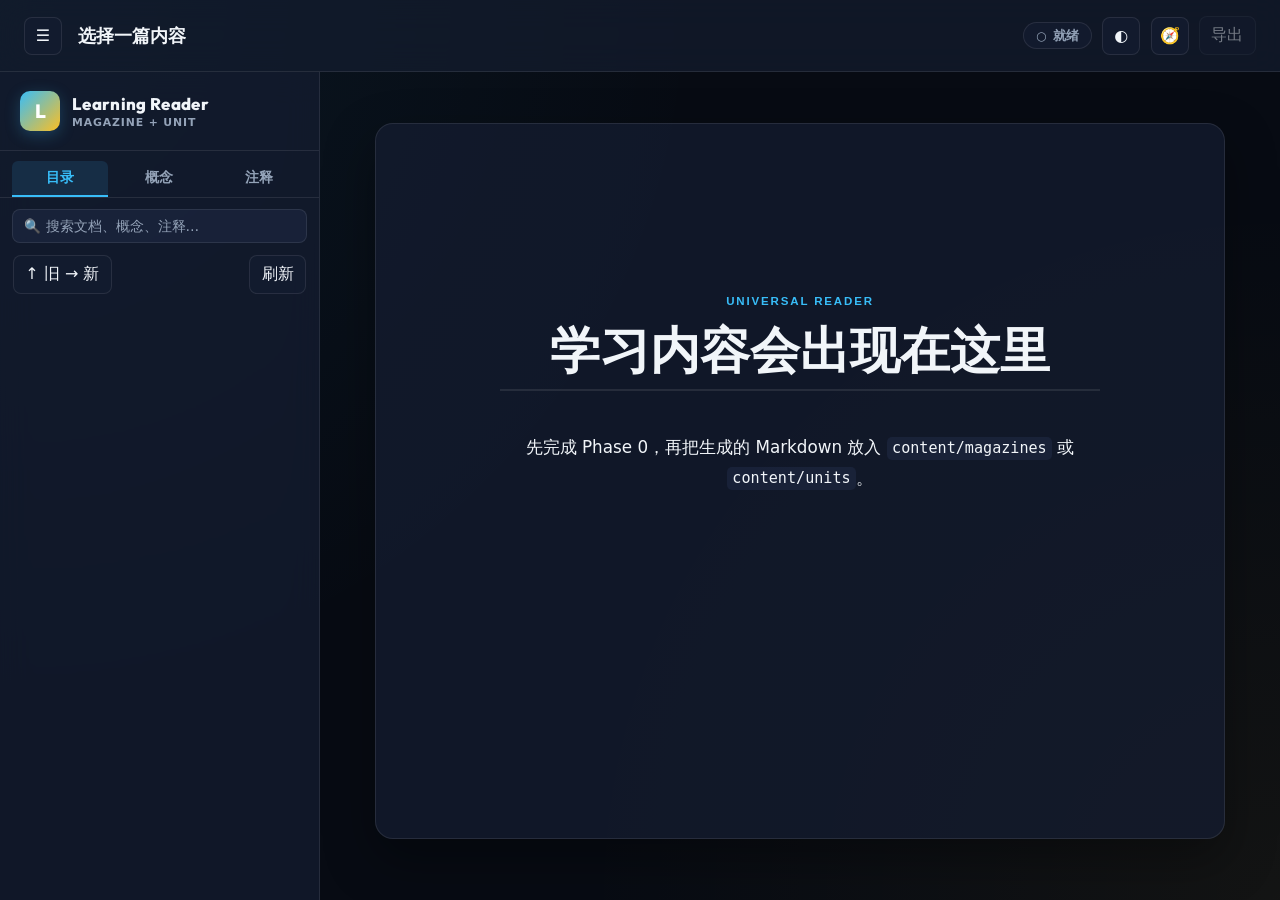
==== commit e44a40fb: "完全对齐参考项目的 HTML/CSS 布局、右侧折叠 TOC 侧栏与按钮位置" ====
--- a/index.html
+++ b/index.html
@@ -22,25 +22,32 @@
 </head>
 <body>
   <header class="app-header">
-    <button id="sidebarToggle" class="icon-button" type="button" aria-label="折叠/展开侧栏">☰</button>
-    <div class="brand">
-      <span class="brand-mark">L</span>
-      <div><strong>Learning Reader</strong><small>Magazine + Unit</small></div>
+    <div class="header-left">
+      <button id="sidebarToggle" class="icon-button" type="button" aria-label="折叠/展开侧栏" title="切换左侧栏">☰</button>
+      <div id="documentTitle" class="document-title">选择一篇内容</div>
     </div>
-    <div id="documentTitle" class="document-title">选择一篇内容</div>
     <div class="header-actions">
       <!-- 保存状态指示器：既是状态显示，也是手动保存按钮（frontend_spec §6.3） -->
       <button id="saveStatus" class="save-status" type="button" data-state="idle"
               title="保存状态 —— 点击立即保存（⌘S / Ctrl+S）" aria-label="保存状态：点击立即保存" aria-live="polite">
         <span class="save-icon" aria-hidden="true">○</span><span class="save-label">就绪</span>
       </button>
+      <button id="themeButton" class="icon-button" type="button" aria-label="切换主题" title="切换主题">◐</button>
+      <button id="tocToggle" class="icon-button" type="button" aria-label="切换章节目录" title="切换右侧章节目录">🧭</button>
       <button id="exportButton" type="button" disabled>导出</button>
-      <button id="themeButton" class="icon-button" type="button" aria-label="切换主题">◐</button>
     </div>
   </header>
 
   <div class="app-shell">
     <aside id="sidebar" class="sidebar">
+      <div class="brand-section">
+        <div class="brand-mark">L</div>
+        <div class="brand-info">
+          <strong>Learning Reader</strong>
+          <small>Magazine + Unit</small>
+        </div>
+      </div>
+
       <nav class="tabs" aria-label="阅读器侧栏">
         <button class="tab active" type="button" data-tab="contents">目录</button>
         <button class="tab" type="button" data-tab="concepts">概念</button>
@@ -48,7 +55,7 @@
       </nav>
 
       <div class="sidebar-search">
-        <input id="sidebarSearch" type="search" placeholder="搜索文档、概念、注释…" autocomplete="off" aria-label="搜索侧栏">
+        <input id="sidebarSearch" type="search" placeholder="🔍 搜索文档、概念、注释…" autocomplete="off" aria-label="搜索侧栏">
       </div>
 
       <section id="contentsPanel" class="tab-panel active" data-panel="contents">
@@ -79,6 +86,18 @@
         </div>
       </article>
     </main>
+
+    <!-- 右侧章节目录 (Collapsible Right Sidebar TOC) -->
+    <aside id="tocSidebar" class="toc-sidebar collapsed">
+      <div class="toc-header">
+        <span>🧭 章节目录 Navigation</span>
+      </div>
+      <div class="toc-scroll-area">
+        <div id="tocList" class="toc-list">
+          <p class="empty-toc">尚未打开文档</p>
+        </div>
+      </div>
+    </aside>
   </div>
 
   <button id="addNoteButton" class="selection-action" type="button" hidden>＋ Note</button>
--- a/styles.css
+++ b/styles.css
@@ -12,7 +12,7 @@
   --danger: #ff9295;
   --highlight: #705f16;
   --shadow: 0 20px 50px rgba(0, 0, 0, 0.35);
-  --header-height: 64px;
+  --header-height: 72px;
   --font-title: 'Outfit', system-ui, -apple-system, BlinkMacSystemFont, "Segoe UI", sans-serif;
   --font-body: 'Inter', system-ui, -apple-system, BlinkMacSystemFont, "Segoe UI", sans-serif;
   font-family: var(--font-body);
@@ -58,106 +58,222 @@
 
 .app-header {
   position: fixed; inset: 0 0 auto 0; z-index: 20; height: var(--header-height);
-  display: grid; grid-template-columns: 270px minmax(0, 1fr) auto; align-items: center;
-  gap: 1rem; padding: 0 1.1rem; border-bottom: 1px solid var(--border);
+  display: flex; align-items: center; justify-content: space-between;
+  padding: 0 1.5rem; border-bottom: 1px solid var(--border);
   background: color-mix(in srgb, var(--surface) 92%, transparent);
   backdrop-filter: blur(16px); -webkit-backdrop-filter: blur(16px);
 }
-.brand { display: flex; align-items: center; gap: 0.7rem; }
-.brand-mark {
-  display: grid; place-items: center; width: 36px; height: 36px; border-radius: 10px;
-  color: white; background: linear-gradient(135deg, var(--accent), var(--accent-gold));
-  font-family: var(--font-title); font-weight: 800; font-size: 1.1rem;
-  box-shadow: 0 4px 15px rgba(56, 189, 248, 0.25);
-}
-.brand strong { font-family: var(--font-title); font-weight: 800; font-size: 1rem; letter-spacing: 0.02em; }
-.brand small { margin-top: 0.1rem; color: var(--muted); font-size: 0.68rem; letter-spacing: 0.08em; text-transform: uppercase; font-weight: 600; }
-.document-title { overflow: hidden; text-overflow: ellipsis; white-space: nowrap; text-align: center; font-family: var(--font-title); font-weight: 700; font-size: 1.05rem; }
-.header-actions { display: flex; align-items: center; justify-content: flex-end; gap: 0.55rem; }
-.icon-button { display: inline-grid; place-items: center; min-width: 34px; padding: 0.45rem; }
-/* Save-state indicator (frontend_spec §6.3). It is a button, not a label: autosave
-   runs on its own, but anyone who does not trust autosave needs a way to force it. */
+.header-left { display: flex; align-items: center; gap: 1rem; flex: 1; min-width: 0; }
+.document-title { overflow: hidden; text-overflow: ellipsis; white-space: nowrap; font-family: var(--font-title); font-weight: 700; font-size: 1.15rem; }
+.header-actions { display: flex; align-items: center; justify-content: flex-end; gap: 0.65rem; }
+.icon-button { display: inline-grid; place-items: center; min-width: 38px; height: 38px; padding: 0.45rem; border-radius: 8px; }
+
+/* Save-state indicator (frontend_spec §6.3) */
 .save-status {
-  display: inline-flex; align-items: center; gap: 0.35rem; cursor: pointer;
-  padding: 0.3rem 0.55rem; border: 1px solid var(--border); border-radius: 999px;
-  color: var(--muted); background: transparent; font-size: 0.78rem; line-height: 1;
-}
-.save-status:hover { border-color: var(--accent, var(--muted)); color: var(--text); }
-.save-status .save-icon { font-size: 0.7rem; }
-.save-status.dirty { color: #9b6a13; }
-.save-status.saving { color: #9b6a13; }
-.save-status.saved { color: var(--accent); }
+  display: inline-flex; align-items: center; gap: 0.4rem; cursor: pointer;
+  padding: 0.4rem 0.75rem; border: 1px solid var(--border); border-radius: 999px;
+  color: var(--muted); background: var(--surface); font-size: 0.82rem; font-weight: 600; line-height: 1;
+}
+.save-status:hover { border-color: var(--accent); color: var(--text); background: var(--accent-soft); }
+.save-status .save-icon { font-size: 0.75rem; }
+.save-status.dirty { color: var(--accent-gold); border-color: var(--accent-gold); }
+.save-status.saving { color: var(--accent-gold); border-color: var(--accent-gold); }
+.save-status.saved { color: var(--accent); border-color: var(--accent); }
 .save-status.error { color: var(--danger); border-color: var(--danger); }
 .save-status.saving .save-icon { animation: save-pulse 900ms ease-in-out infinite; }
 @keyframes save-pulse { 0%, 100% { opacity: 1; } 50% { opacity: 0.25; } }
 @media (prefers-reduced-motion: reduce) { .save-status.saving .save-icon { animation: none; } }
 
-.app-shell { min-height: 100%; padding-top: var(--header-height); }
-/* Collapse state is persisted in ltm_sidebar_collapsed (frontend_spec §3.2). */
+.app-shell { display: flex; min-height: 100%; padding-top: var(--header-height); }
+
+/* Left Sidebar */
 .sidebar.collapsed { transform: translateX(-101%); }
 .sidebar.collapsed + .main-viewport { margin-left: 0; }
-.sidebar { transition: transform 180ms ease; }
 .sidebar {
-  position: fixed; z-index: 10; top: var(--header-height); bottom: 0; left: 0; width: 300px;
+  position: fixed; z-index: 10; top: var(--header-height); bottom: 0; left: 0; width: 320px;
   overflow: hidden; border-right: 1px solid var(--border); background: var(--surface);
-}
-.tabs { display: grid; grid-template-columns: repeat(3, 1fr); padding: 0.75rem 0.75rem 0; border-bottom: 1px solid var(--border); }
-.tab { border: 0; border-bottom: 2px solid transparent; border-radius: 0; color: var(--muted); background: transparent; }
-.tab.active { color: var(--accent); border-bottom-color: var(--accent); font-weight: 700; }
-.tab-panel { display: none; height: calc(100% - 55px); overflow-y: auto; padding: 0.8rem; }
+  backdrop-filter: blur(16px); -webkit-backdrop-filter: blur(16px);
+  transition: transform 220ms cubic-bezier(0.4, 0, 0.2, 1);
+}
+.brand-section {
+  display: flex; align-items: center; gap: 0.75rem; padding: 1.2rem 1.25rem;
+  border-bottom: 1px solid var(--border);
+}
+.brand-mark {
+  display: grid; place-items: center; width: 40px; height: 40px; border-radius: 10px;
+  color: white; background: linear-gradient(135deg, var(--accent), var(--accent-gold));
+  font-family: var(--font-title); font-weight: 800; font-size: 1.2rem;
+  box-shadow: 0 4px 15px rgba(56, 189, 248, 0.25);
+}
+.brand-info strong { display: block; font-family: var(--font-title); font-weight: 800; font-size: 1.05rem; letter-spacing: 0.02em; }
+.brand-info small { display: block; margin-top: 0.1rem; color: var(--muted); font-size: 0.68rem; letter-spacing: 0.08em; text-transform: uppercase; font-weight: 600; }
+
+.tabs { display: grid; grid-template-columns: repeat(3, 1fr); padding: 0.6rem 0.75rem 0; border-bottom: 1px solid var(--border); gap: 4px; }
+.tab { border: 0; border-bottom: 2px solid transparent; border-radius: 6px 6px 0 0; padding: 0.5rem; color: var(--muted); background: transparent; font-weight: 600; font-size: 0.85rem; }
+.tab.active { color: var(--accent); border-bottom-color: var(--accent); background: var(--accent-soft); }
+.tab-panel { display: none; height: calc(100% - 155px); overflow-y: auto; padding: 0.8rem; }
 .tab-panel.active { display: block; }
 .panel-toolbar { display: flex; justify-content: space-between; margin-bottom: 0.75rem; }
 .sidebar-search { padding: 0.7rem 0.75rem 0; }
 .sidebar-search input {
-  width: 100%; padding: 0.42rem 0.6rem; font: inherit; font-size: 0.85rem;
+  width: 100%; padding: 0.48rem 0.7rem; font: inherit; font-size: 0.85rem;
   color: var(--text); background: var(--surface-2);
-  border: 1px solid var(--border); border-radius: 8px;
-}
+  border: 1px solid var(--border); border-radius: 8px; outline: none;
+  transition: all 0.2s ease;
+}
+.sidebar-search input:focus { border-color: var(--accent); background: var(--surface); box-shadow: 0 0 0 3px var(--accent-soft); }
 .sidebar-search input::placeholder { color: var(--muted); }
 .panel-hint, .empty-list { color: var(--muted); font-size: 0.85rem; }
 .content-group { margin: 0.7rem 0 1.2rem; }
 .content-group h3 { margin: 0 0 0.4rem; color: var(--muted); font-size: 0.72rem; letter-spacing: 0.12em; text-transform: uppercase; }
 .content-item, .concept-item, .note-item {
-  width: 100%; margin: 0.22rem 0; padding: 0.62rem 0.7rem; border-color: transparent;
-  text-align: left; background: transparent;
-}
-.content-item:hover, .concept-item:hover, .note-item:hover { background: var(--surface-2); }
-.content-item.active { color: var(--accent); border-color: color-mix(in srgb, var(--accent) 28%, transparent); background: var(--accent-soft); }
+  width: 100%; margin: 0.22rem 0; padding: 0.62rem 0.7rem; border: 1px solid transparent; border-radius: 8px;
+  text-align: left; background: transparent; transition: all 0.2s ease;
+}
+.content-item:hover, .concept-item:hover, .note-item:hover { background: var(--surface-2); border-color: var(--border); }
+.content-item.active { color: var(--text); border-color: var(--accent); background: var(--accent-soft); font-weight: 600; }
 .content-item strong, .content-item small, .note-item strong, .note-item small { display: block; }
 .content-item small, .note-item small { margin-top: 0.22rem; overflow: hidden; color: var(--muted); text-overflow: ellipsis; white-space: nowrap; }
 .concept-item.level-3 { padding-left: 1.25rem; }
 .concept-item.level-4 { padding-left: 1.8rem; font-size: 0.9rem; }
 .toggle-row { display: flex; align-items: center; gap: 0.45rem; margin: 0 0 0.65rem; color: var(--muted); font-size: 0.82rem; }
 
-.main-viewport { min-height: calc(100vh - var(--header-height)); margin-left: 300px; padding: clamp(1rem, 4vw, 3.5rem); }
+/* Main Viewport */
+.main-viewport { flex: 1; min-height: calc(100vh - var(--header-height)); margin-left: 320px; padding: clamp(1.2rem, 4vw, 3.5rem); transition: all 220ms ease; }
 .reader {
-  width: min(900px, 100%); min-height: calc(100vh - var(--header-height) - 7rem); margin: 0 auto;
-  padding: clamp(1.5rem, 5vw, 4.5rem); border: 1px solid var(--border); border-radius: 18px;
-  background: var(--surface); box-shadow: var(--shadow); font-family: Georgia, "Noto Serif SC", serif;
-  font-size: 1.04rem; line-height: 1.78;
-}
-.reader h1, .reader h2, .reader h3, .reader h4 { line-height: 1.25; scroll-margin-top: calc(var(--header-height) + 24px); }
-.reader h1 { margin-top: 0; font-size: clamp(2rem, 5vw, 3.3rem); }
-.reader h2 { margin-top: 2.5rem; padding-bottom: 0.35rem; border-bottom: 1px solid var(--border); }
-.reader h3 { margin-top: 2rem; }
-.reader img { max-width: 100%; height: auto; border-radius: 10px; }
-.reader table { display: block; width: 100%; overflow-x: auto; border-collapse: collapse; }
-.reader th, .reader td { padding: 0.55rem 0.7rem; border: 1px solid var(--border); }
-.reader th { background: var(--surface-2); }
-.reader blockquote { margin-inline: 0; padding: 0.2rem 1rem; border-left: 3px solid var(--accent); color: var(--muted); }
-.reader pre { overflow-x: auto; padding: 1rem; border-radius: 10px; background: #111714; color: #e5ebe7; }
-.reader code { padding: 0.1em 0.28em; border-radius: 4px; background: var(--surface-2); font-family: ui-monospace, SFMono-Regular, Menlo, monospace; }
+  width: min(850px, 100%); min-height: calc(100vh - var(--header-height) - 7rem); margin: 0 auto;
+  padding: clamp(1.8rem, 5vw, 4.5rem); border: 1px solid var(--border); border-radius: 18px;
+  background: var(--surface); box-shadow: var(--shadow); font-family: var(--font-body);
+  font-size: 1.05rem; line-height: 1.8;
+}
+.reader h1, .reader h2, .reader h3, .reader h4 { font-family: var(--font-title); font-weight: 700; line-height: 1.25; scroll-margin-top: calc(var(--header-height) + 24px); }
+.reader h1 { margin-top: 0; font-size: clamp(2rem, 5vw, 3.1rem); border-bottom: 2px solid var(--border); padding-bottom: 0.5rem; }
+.reader h2 { margin-top: 2.5rem; padding-bottom: 0.35rem; border-bottom: 1px solid var(--border); color: var(--accent); }
+.reader h3 { margin-top: 2rem; color: var(--accent-gold); }
+.reader img { max-width: 100%; height: auto; border-radius: 14px; border: 1px solid var(--border); box-shadow: 0 12px 35px rgba(0, 0, 0, 0.25); }
+.reader table { display: block; width: 100%; overflow-x: auto; border-collapse: collapse; margin: 1.5rem 0; border-radius: 10px; }
+.reader th, .reader td { padding: 0.65rem 0.85rem; border: 1px solid var(--border); }
+.reader th { background: var(--surface-2); font-family: var(--font-title); font-weight: 700; }
+.reader blockquote { margin-inline: 0; padding: 0.5rem 1.2rem; border-left: 4px solid var(--accent); color: var(--muted); background: var(--surface-2); border-radius: 0 8px 8px 0; }
+.reader pre { overflow-x: auto; padding: 1.1rem; border-radius: 12px; background: #0b0f19; color: #e5ebe7; border: 1px solid var(--border); }
+.reader code { padding: 0.15em 0.35em; border-radius: 5px; background: var(--surface-2); font-family: ui-monospace, SFMono-Regular, Menlo, monospace; font-size: 0.9em; }
 .reader pre code { padding: 0; background: transparent; }
-.reader a { color: var(--accent); }
+.reader a { color: var(--accent); text-decoration: none; }
+.reader a:hover { text-decoration: underline; }
+
+/* Underlined Blanks & Task Checkboxes */
 .reader input.interactive-blank {
-  min-width: 8rem; max-width: 18rem; margin: 0 0.2rem; padding: 0.22rem 0.45rem;
-  border: 0; border-bottom: 2px solid var(--accent); color: var(--text); background: var(--accent-soft);
-}
-.reader input.interactive-checkbox { width: 1.05rem; height: 1.05rem; accent-color: var(--accent); }
-.reader .answer-block { margin: 1rem 0; padding: 0.85rem; border: 1px solid var(--border); border-radius: 10px; background: var(--surface-2); }
-.reader .answer-block label { display: block; margin-bottom: 0.4rem; color: var(--muted); font: 700 0.75rem/1.2 Inter, sans-serif; letter-spacing: 0.08em; }
-.reader .interactive-textarea { width: 100%; resize: vertical; padding: 0.7rem; border: 1px solid var(--border); border-radius: 8px; color: var(--text); background: var(--surface); line-height: 1.55; }
-.reader .sticky-note { margin: 1rem 0; padding: 1rem 1.2rem; border: 1px solid var(--accent); border-radius: 6px 14px 8px 13px; background: var(--accent-soft); }
+  min-width: 7rem; max-width: 18rem; margin: 0 0.3rem; padding: 0.15rem 0.5rem;
+  border: 0; border-bottom: 2px solid var(--accent-gold); color: var(--accent-gold);
+  background: var(--accent-gold-soft); font-family: var(--font-body); font-weight: 700;
+  text-align: center; border-radius: 4px 4px 0 0; outline: none; transition: all 0.2s ease;
+}
+.reader input.interactive-blank:focus { border-bottom-color: var(--text); background: rgba(251, 191, 36, 0.2); }
+.reader input.interactive-blank[value]:not([value=""]) { border-bottom-color: var(--accent); color: var(--accent); background: var(--accent-soft); }
+
+.reader input.interactive-checkbox {
+  width: 1.15rem; height: 1.15rem; margin-right: 0.4rem; accent-color: var(--accent);
+  cursor: pointer; vertical-align: middle;
+}
+
+.reader .answer-block { margin: 1.2rem 0; padding: 1rem 1.2rem; border: 1px solid var(--border); border-radius: 12px; background: var(--surface-2); }
+.reader .answer-block label { display: block; margin-bottom: 0.45rem; color: var(--muted); font: 700 0.78rem/1.2 var(--font-title); letter-spacing: 0.08em; text-transform: uppercase; }
+.reader .interactive-textarea { width: 100%; resize: vertical; padding: 0.75rem; border: 1px solid var(--border); border-radius: 8px; color: var(--text); background: var(--surface); line-height: 1.6; outline: none; transition: all 0.2s ease; }
+.reader .interactive-textarea:focus { border-color: var(--accent); box-shadow: 0 0 0 3px var(--accent-soft); }
+
+/* Rotated Sticky Notes with Pushpin 📌 */
+.reader .sticky-note {
+  position: relative !important; margin: 1.8rem 0 !important; padding: 1.1rem 1.4rem !important;
+  border-left: 6px solid var(--accent-gold) !important; border-radius: 8px !important;
+  background: linear-gradient(135deg, #fef08a 0%, #fef9c3 100%) !important; color: #1e293b !important;
+  box-shadow: 4px 6px 18px rgba(0, 0, 0, 0.18) !important; transform: rotate(-0.5deg);
+}
+.reader .sticky-note:nth-of-type(even) { transform: rotate(0.6deg); }
+.reader .sticky-note::before { content: '📌'; position: absolute; top: -12px; left: 20px; font-size: 1.1rem; }
+.reader .sticky-note p { color: #334155 !important; margin-bottom: 0 !important; font-size: 0.95rem !important; font-weight: 500 !important; }
+.reader .sticky-note h4 { color: #0f172a !important; font-size: 1.05rem !important; margin: 0 0 0.4rem 0 !important; font-weight: 700 !important; font-family: var(--font-title); }
+
+.reader .sticky-note.science-note {
+  background: linear-gradient(135deg, #e0f2fe 0%, #f0f9ff 100%) !important; border-left-color: var(--accent) !important; color: #0f172a !important;
+}
+.reader .sticky-note.science-note::before { content: '☄️'; }
+.reader .sticky-note.science-note h4 { color: #0369a1 !important; }
+
+.reader .feedback-panel { margin: 1rem 0; border: 1px solid var(--border); border-radius: 10px; }
+.reader .feedback-panel summary { padding: 0.7rem 1rem; cursor: pointer; font-weight: 700; }
+.reader .feedback-body, .reader .grading-section { padding: 0.75rem 1rem; }
+.reader .err { color: #b33b3e; text-decoration: line-through; background: rgba(179, 59, 62, 0.12); }
+.reader .fix { color: #267a58; text-decoration: underline; background: rgba(38, 122, 88, 0.12); }
+
+/* Right Collapsible TOC Sidebar */
+.toc-sidebar {
+  position: fixed; z-index: 10; top: var(--header-height); bottom: 0; right: 0; width: 280px;
+  overflow: hidden; border-left: 1px solid var(--border); background: var(--surface);
+  backdrop-filter: blur(16px); -webkit-backdrop-filter: blur(16px);
+  transition: transform 220ms cubic-bezier(0.4, 0, 0.2, 1); display: flex; flex-direction: column;
+}
+.toc-sidebar.collapsed { transform: translateX(101%); }
+.toc-header {
+  padding: 1.2rem 1.25rem; border-bottom: 1px solid var(--border); font-family: var(--font-title);
+  font-weight: 700; font-size: 0.88rem; letter-spacing: 0.05em; text-transform: uppercase; color: var(--accent);
+}
+.toc-scroll-area { flex: 1; overflow-y: auto; padding: 0.8rem 0; }
+.toc-list { display: flex; flex-direction: column; }
+.toc-item {
+  padding: 0.5rem 1.25rem; font-size: 0.85rem; color: var(--muted); cursor: pointer;
+  transition: all 0.2s ease; border-left: 2px solid transparent; white-space: nowrap; overflow: hidden; text-overflow: ellipsis;
+}
+.toc-item:hover { color: var(--accent); background: var(--accent-soft); border-left-color: var(--accent); }
+.toc-item.depth-h1 { font-weight: 700; color: var(--text); padding-left: 1rem; font-size: 0.9rem; }
+.toc-item.depth-h2 { padding-left: 1.6rem; font-weight: 600; }
+.toc-item.depth-h3 { padding-left: 2.2rem; font-size: 0.8rem; }
+.empty-toc { padding: 1rem 1.25rem; color: var(--muted); font-size: 0.85rem; }
+
+/* Tooltip & Annotation Highlights */
+.reader mark.annotated-word {
+  padding: 0.05em 0.2em; color: inherit; background: var(--accent-gold-soft); cursor: pointer;
+  border-bottom: 2px dotted var(--accent-gold); border-radius: 3px; transition: all 0.2s ease;
+}
+.reader mark.annotated-word:hover { background: rgba(251, 191, 36, 0.25); }
+.reader mark.annotated-word[data-primary="true"] { border-bottom-style: solid; }
+.reader mark.annotated-word.custom-highlight {
+  background: var(--highlight); border-bottom-color: color-mix(in srgb, var(--highlight) 70%, var(--text));
+}
+:root[data-theme="dark"] .reader mark.annotated-word.custom-highlight {
+  background: color-mix(in srgb, var(--highlight) 34%, transparent);
+}
+.reader mark.annotated-word.flash { animation: note-flash 1.1s ease; }
+@keyframes note-flash { 0%, 100% { outline: 0 solid transparent; } 35% { outline: 5px solid color-mix(in srgb, var(--highlight) 70%, transparent); } }
+
+.welcome-card { max-width: 600px; margin: 12vh auto; text-align: center; }
+.welcome-card .eyebrow { color: var(--accent); font: 700 0.72rem/1 var(--font-title); letter-spacing: 0.16em; }
+
+.selection-action { position: fixed; z-index: 50; color: white; border-color: var(--accent); background: var(--accent); box-shadow: var(--shadow); }
+.note-dialog { width: min(520px, calc(100% - 2rem)); padding: 0; border: 1px solid var(--border); border-radius: 14px; color: var(--text); background: var(--surface); box-shadow: var(--shadow); }
+.note-dialog::backdrop { background: rgba(0, 0, 0, 0.36); backdrop-filter: blur(3px); }
+.note-dialog form { padding: 1.2rem; }
+.dialog-heading, .dialog-actions { display: flex; align-items: center; gap: 0.6rem; }
+.dialog-heading { justify-content: space-between; margin-bottom: 1rem; }
+.dialog-heading small, .dialog-heading strong { display: block; }
+.dialog-heading small { color: var(--muted); }
+.dialog-heading strong { max-width: 390px; overflow: hidden; text-overflow: ellipsis; white-space: nowrap; }
+.note-dialog label { display: block; margin-bottom: 0.35rem; font-weight: 700; }
+.note-dialog textarea { width: 100%; resize: vertical; padding: 0.7rem; border: 1px solid var(--border); border-radius: 8px; color: var(--text); background: var(--surface-2); }
+.dialog-actions { margin-top: 1rem; }
+.dialog-spacer { flex: 1; }
+.toast { position: fixed; z-index: 80; right: 1rem; bottom: 1rem; padding: 0.7rem 1rem; border-radius: 9px; color: white; background: #0f172a; border: 1px solid var(--accent); box-shadow: var(--shadow); }
+.mobile-only { display: none; }
+
+@media (max-width: 820px) {
+  .app-header { padding: 0 0.8rem; }
+  .document-title { font-size: 0.95rem; }
+  .sidebar { transform: translateX(-101%); transition: transform 180ms ease; box-shadow: var(--shadow); }
+  .sidebar:not(.collapsed) { transform: translateX(0); }
+  .main-viewport { margin-left: 0; padding: 0.7rem; }
+  .reader { min-height: calc(100vh - var(--header-height) - 1.4rem); padding: 1.25rem; border-radius: 12px; }
+  .toc-sidebar { display: none; }
+}
+
 .reader .science-note { border-color: #4f70aa; }
 .reader .feedback-panel { margin: 1rem 0; border: 1px solid var(--border); border-radius: 10px; }
 .reader .feedback-panel summary { padding: 0.7rem 1rem; cursor: pointer; font-weight: 700; }
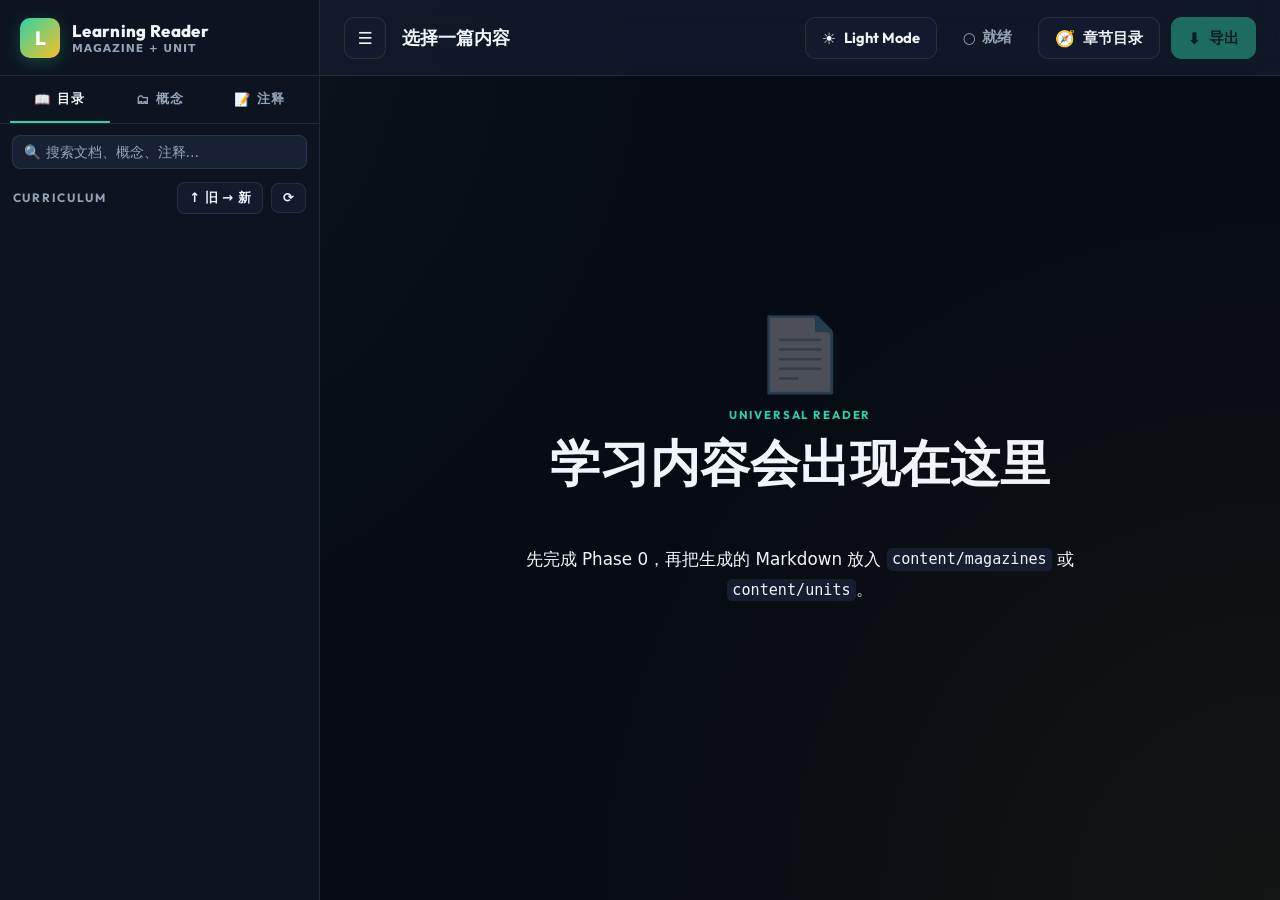
==== commit fa3b9604: "对齐参考项目的顶栏与侧栏布局，改用青绿强调色 - 顶栏改为只覆盖右侧内容区，左侧栏从窗口顶端起贯穿全高，品牌区与顶栏同高 - 顶栏按钮统一为 42px 带图标+文字的样式，导出改为青绿实心主按钮置于最" ====
--- a/index.html
+++ b/index.html
@@ -27,14 +27,20 @@
       <div id="documentTitle" class="document-title">选择一篇内容</div>
     </div>
     <div class="header-actions">
+      <button id="themeButton" class="pill-button" type="button" aria-label="切换主题" title="切换主题">
+        <span class="pill-icon" aria-hidden="true">☀</span><span class="pill-label">Light Mode</span>
+      </button>
       <!-- 保存状态指示器：既是状态显示，也是手动保存按钮（frontend_spec §6.3） -->
       <button id="saveStatus" class="save-status" type="button" data-state="idle"
               title="保存状态 —— 点击立即保存（⌘S / Ctrl+S）" aria-label="保存状态：点击立即保存" aria-live="polite">
         <span class="save-icon" aria-hidden="true">○</span><span class="save-label">就绪</span>
       </button>
-      <button id="themeButton" class="icon-button" type="button" aria-label="切换主题" title="切换主题">◐</button>
-      <button id="tocToggle" class="icon-button" type="button" aria-label="切换章节目录" title="切换右侧章节目录">🧭</button>
-      <button id="exportButton" type="button" disabled>导出</button>
+      <button id="tocToggle" class="pill-button" type="button" aria-label="切换章节目录" title="切换右侧章节目录">
+        <span class="pill-icon" aria-hidden="true">🧭</span><span class="pill-label">章节目录</span>
+      </button>
+      <button id="exportButton" class="pill-button primary" type="button" disabled>
+        <span class="pill-icon" aria-hidden="true">⬇</span><span class="pill-label">导出</span>
+      </button>
     </div>
   </header>
 
@@ -49,9 +55,9 @@
       </div>
 
       <nav class="tabs" aria-label="阅读器侧栏">
-        <button class="tab active" type="button" data-tab="contents">目录</button>
-        <button class="tab" type="button" data-tab="concepts">概念</button>
-        <button class="tab" type="button" data-tab="notes">注释</button>
+        <button class="tab active" type="button" data-tab="contents"><span aria-hidden="true">📖</span>目录</button>
+        <button class="tab" type="button" data-tab="concepts"><span aria-hidden="true">🗂</span>概念</button>
+        <button class="tab" type="button" data-tab="notes"><span aria-hidden="true">📝</span>注释</button>
       </nav>
 
       <div class="sidebar-search">
@@ -60,8 +66,9 @@
 
       <section id="contentsPanel" class="tab-panel active" data-panel="contents">
         <div class="panel-toolbar">
+          <span class="panel-label">Curriculum</span>
           <button id="sortButton" type="button">↑ 旧 → 新</button>
-          <button id="refreshButton" type="button">刷新</button>
+          <button id="refreshButton" type="button" aria-label="刷新" title="刷新列表">⟳</button>
         </div>
         <div id="contentsList" class="contents-list"></div>
       </section>
@@ -80,6 +87,7 @@
     <main id="mainViewport" class="main-viewport">
       <article id="reader" class="reader" aria-live="polite">
         <div class="welcome-card">
+          <div class="welcome-icon" aria-hidden="true">📄</div>
           <p class="eyebrow">UNIVERSAL READER</p>
           <h1>学习内容会出现在这里</h1>
           <p>先完成 Phase 0，再把生成的 Markdown 放入 <code>content/magazines</code> 或 <code>content/units</code>。</p>
--- a/styles.css
+++ b/styles.css
@@ -5,14 +5,16 @@
   --text: #f1f5f9;
   --muted: #94a3b8;
   --border: rgba(255, 255, 255, 0.09);
-  --accent: #38bdf8;
-  --accent-soft: rgba(56, 189, 248, 0.12);
+  --accent: #2dd4a7;
+  --accent-soft: rgba(45, 212, 167, 0.12);
+  --sidebar-bg: #0d1420;
+  --sidebar-width: 320px;
   --accent-gold: #fbbf24;
   --accent-gold-soft: rgba(251, 191, 36, 0.12);
   --danger: #ff9295;
   --highlight: #705f16;
   --shadow: 0 20px 50px rgba(0, 0, 0, 0.35);
-  --header-height: 72px;
+  --header-height: 76px;
   --font-title: 'Outfit', system-ui, -apple-system, BlinkMacSystemFont, "Segoe UI", sans-serif;
   --font-body: 'Inter', system-ui, -apple-system, BlinkMacSystemFont, "Segoe UI", sans-serif;
   font-family: var(--font-body);
@@ -25,8 +27,9 @@
   --text: #0f172a;
   --muted: #64748b;
   --border: rgba(0, 0, 0, 0.09);
-  --accent: #0284c7;
-  --accent-soft: rgba(2, 132, 199, 0.1);
+  --accent: #0d9b78;
+  --accent-soft: rgba(13, 155, 120, 0.1);
+  --sidebar-bg: #ffffff;
   --accent-gold: #d97706;
   --accent-gold-soft: rgba(217, 119, 6, 0.1);
   --danger: #a63d40;
@@ -41,7 +44,7 @@
   color: var(--text);
   background-color: var(--bg);
   background-image:
-    radial-gradient(circle at 0% 0%, rgba(56, 189, 248, 0.07) 0%, transparent 45%),
+    radial-gradient(circle at 0% 0%, rgba(45, 212, 167, 0.07) 0%, transparent 45%),
     radial-gradient(circle at 100% 100%, rgba(251, 191, 36, 0.05) 0%, transparent 45%);
   transition: background-color 0.3s ease, color 0.3s ease;
 }
@@ -57,25 +60,38 @@
 button.danger { color: var(--danger); }
 
 .app-header {
-  position: fixed; inset: 0 0 auto 0; z-index: 20; height: var(--header-height);
-  display: flex; align-items: center; justify-content: space-between;
+  position: fixed; top: 0; right: 0; left: var(--sidebar-width); z-index: 20; height: var(--header-height);
+  display: flex; align-items: center; justify-content: space-between; gap: 1rem;
   padding: 0 1.5rem; border-bottom: 1px solid var(--border);
+  transition: left 220ms cubic-bezier(0.4, 0, 0.2, 1);
   background: color-mix(in srgb, var(--surface) 92%, transparent);
   backdrop-filter: blur(16px); -webkit-backdrop-filter: blur(16px);
 }
 .header-left { display: flex; align-items: center; gap: 1rem; flex: 1; min-width: 0; }
 .document-title { overflow: hidden; text-overflow: ellipsis; white-space: nowrap; font-family: var(--font-title); font-weight: 700; font-size: 1.15rem; }
 .header-actions { display: flex; align-items: center; justify-content: flex-end; gap: 0.65rem; }
-.icon-button { display: inline-grid; place-items: center; min-width: 38px; height: 38px; padding: 0.45rem; border-radius: 8px; }
+.header-actions { flex: none; }
+.icon-button { display: inline-grid; place-items: center; min-width: 42px; height: 42px; padding: 0.45rem; border-radius: 10px; font-size: 1.05rem; }
+
+/* Labelled header buttons - icon + text, matching the reference toolbar */
+.pill-button {
+  display: inline-flex; align-items: center; gap: 0.5rem; height: 42px;
+  padding: 0 1rem; border-radius: 10px; font-family: var(--font-title);
+  font-weight: 700; font-size: 0.92rem; white-space: nowrap;
+}
+.pill-button .pill-icon { font-size: 1rem; line-height: 1; }
+.pill-button.primary { color: #05231b; border-color: var(--accent); background: var(--accent); }
+.pill-button.primary:hover:not(:disabled) { background: color-mix(in srgb, var(--accent) 85%, white); border-color: var(--accent); }
 
 /* Save-state indicator (frontend_spec §6.3) */
 .save-status {
   display: inline-flex; align-items: center; gap: 0.4rem; cursor: pointer;
-  padding: 0.4rem 0.75rem; border: 1px solid var(--border); border-radius: 999px;
-  color: var(--muted); background: var(--surface); font-size: 0.82rem; font-weight: 600; line-height: 1;
+  height: 42px; padding: 0 0.9rem; border: 1px solid transparent; border-radius: 10px;
+  color: var(--muted); background: transparent; font-family: var(--font-title);
+  font-size: 0.92rem; font-weight: 700; line-height: 1;
 }
 .save-status:hover { border-color: var(--accent); color: var(--text); background: var(--accent-soft); }
-.save-status .save-icon { font-size: 0.75rem; }
+.save-status .save-icon { font-size: 0.95rem; }
 .save-status.dirty { color: var(--accent-gold); border-color: var(--accent-gold); }
 .save-status.saving { color: var(--accent-gold); border-color: var(--accent-gold); }
 .save-status.saved { color: var(--accent); border-color: var(--accent); }
@@ -84,37 +100,47 @@
 @keyframes save-pulse { 0%, 100% { opacity: 1; } 50% { opacity: 0.25; } }
 @media (prefers-reduced-motion: reduce) { .save-status.saving .save-icon { animation: none; } }
 
-.app-shell { display: flex; min-height: 100%; padding-top: var(--header-height); }
+.app-shell { display: flex; min-height: 100%; }
 
 /* Left Sidebar */
 .sidebar.collapsed { transform: translateX(-101%); }
 .sidebar.collapsed + .main-viewport { margin-left: 0; }
+body:has(.sidebar.collapsed) .app-header { left: 0; }
 .sidebar {
-  position: fixed; z-index: 10; top: var(--header-height); bottom: 0; left: 0; width: 320px;
-  overflow: hidden; border-right: 1px solid var(--border); background: var(--surface);
+  position: fixed; z-index: 30; top: 0; bottom: 0; left: 0; width: var(--sidebar-width);
+  display: flex; flex-direction: column;
+  overflow: hidden; border-right: 1px solid var(--border); background: var(--sidebar-bg);
   backdrop-filter: blur(16px); -webkit-backdrop-filter: blur(16px);
   transition: transform 220ms cubic-bezier(0.4, 0, 0.2, 1);
 }
 .brand-section {
-  display: flex; align-items: center; gap: 0.75rem; padding: 1.2rem 1.25rem;
-  border-bottom: 1px solid var(--border);
+  display: flex; flex: none; align-items: center; gap: 0.75rem; height: var(--header-height);
+  padding: 0 1.25rem; border-bottom: 1px solid var(--border);
 }
 .brand-mark {
   display: grid; place-items: center; width: 40px; height: 40px; border-radius: 10px;
   color: white; background: linear-gradient(135deg, var(--accent), var(--accent-gold));
   font-family: var(--font-title); font-weight: 800; font-size: 1.2rem;
-  box-shadow: 0 4px 15px rgba(56, 189, 248, 0.25);
+  box-shadow: 0 4px 15px rgba(45, 212, 167, 0.25);
 }
 .brand-info strong { display: block; font-family: var(--font-title); font-weight: 800; font-size: 1.05rem; letter-spacing: 0.02em; }
 .brand-info small { display: block; margin-top: 0.1rem; color: var(--muted); font-size: 0.68rem; letter-spacing: 0.08em; text-transform: uppercase; font-weight: 600; }
 
-.tabs { display: grid; grid-template-columns: repeat(3, 1fr); padding: 0.6rem 0.75rem 0; border-bottom: 1px solid var(--border); gap: 4px; }
-.tab { border: 0; border-bottom: 2px solid transparent; border-radius: 6px 6px 0 0; padding: 0.5rem; color: var(--muted); background: transparent; font-weight: 600; font-size: 0.85rem; }
-.tab.active { color: var(--accent); border-bottom-color: var(--accent); background: var(--accent-soft); }
-.tab-panel { display: none; height: calc(100% - 155px); overflow-y: auto; padding: 0.8rem; }
+.tabs { display: grid; flex: none; grid-template-columns: repeat(3, 1fr); padding: 0 0.6rem; border-bottom: 1px solid var(--border); gap: 0; }
+.tab {
+  display: inline-flex; align-items: center; justify-content: center; gap: 0.4rem;
+  border: 0; border-bottom: 2px solid transparent; border-radius: 0; padding: 0.85rem 0.3rem;
+  color: var(--muted); background: transparent; font-family: var(--font-title);
+  font-weight: 700; font-size: 0.82rem; letter-spacing: 0.06em; text-transform: uppercase;
+}
+.tab:hover { color: var(--text); background: transparent; border-bottom-color: var(--border); }
+.tab.active { color: var(--text); border-bottom-color: var(--accent); background: transparent; }
+.tab-panel { display: none; flex: 1; min-height: 0; overflow-y: auto; padding: 0.8rem; }
 .tab-panel.active { display: block; }
-.panel-toolbar { display: flex; justify-content: space-between; margin-bottom: 0.75rem; }
-.sidebar-search { padding: 0.7rem 0.75rem 0; }
+.panel-toolbar { display: flex; align-items: center; gap: 0.5rem; margin-bottom: 0.75rem; }
+.panel-label { flex: 1; color: var(--muted); font-family: var(--font-title); font-weight: 700; font-size: 0.75rem; letter-spacing: 0.14em; text-transform: uppercase; }
+.panel-toolbar button { padding: 0.4rem 0.7rem; border-radius: 8px; font-size: 0.82rem; font-weight: 600; }
+.sidebar-search { flex: none; padding: 0.7rem 0.75rem 0; }
 .sidebar-search input {
   width: 100%; padding: 0.48rem 0.7rem; font: inherit; font-size: 0.85rem;
   color: var(--text); background: var(--surface-2);
@@ -139,7 +165,7 @@
 .toggle-row { display: flex; align-items: center; gap: 0.45rem; margin: 0 0 0.65rem; color: var(--muted); font-size: 0.82rem; }
 
 /* Main Viewport */
-.main-viewport { flex: 1; min-height: calc(100vh - var(--header-height)); margin-left: 320px; padding: clamp(1.2rem, 4vw, 3.5rem); transition: all 220ms ease; }
+.main-viewport { flex: 1; min-height: calc(100vh - var(--header-height)); margin-left: var(--sidebar-width); margin-top: var(--header-height); padding: clamp(1.2rem, 4vw, 3.5rem); transition: all 220ms ease; }
 .reader {
   width: min(850px, 100%); min-height: calc(100vh - var(--header-height) - 7rem); margin: 0 auto;
   padding: clamp(1.8rem, 5vw, 4.5rem); border: 1px solid var(--border); border-radius: 18px;
@@ -245,8 +271,11 @@
 .reader mark.annotated-word.flash { animation: note-flash 1.1s ease; }
 @keyframes note-flash { 0%, 100% { outline: 0 solid transparent; } 35% { outline: 5px solid color-mix(in srgb, var(--highlight) 70%, transparent); } }
 
-.welcome-card { max-width: 600px; margin: 12vh auto; text-align: center; }
+.reader:has(.welcome-card) { border-color: transparent; background: transparent; box-shadow: none; }
+.welcome-card { max-width: 640px; margin: 14vh auto; text-align: center; }
+.welcome-card .welcome-icon { margin-bottom: 1.2rem; font-size: 4.5rem; line-height: 1; opacity: 0.28; }
 .welcome-card .eyebrow { color: var(--accent); font: 700 0.72rem/1 var(--font-title); letter-spacing: 0.16em; }
+.welcome-card h1 { border-bottom: 0; }
 
 .selection-action { position: fixed; z-index: 50; color: white; border-color: var(--accent); background: var(--accent); box-shadow: var(--shadow); }
 .note-dialog { width: min(520px, calc(100% - 2rem)); padding: 0; border: 1px solid var(--border); border-radius: 14px; color: var(--text); background: var(--surface); box-shadow: var(--shadow); }
@@ -265,7 +294,9 @@
 .mobile-only { display: none; }
 
 @media (max-width: 820px) {
-  .app-header { padding: 0 0.8rem; }
+  .app-header { left: 0; padding: 0 0.8rem; }
+  .pill-button .pill-label, .save-status .save-label { display: none; }
+  .pill-button { padding: 0 0.7rem; }
   .document-title { font-size: 0.95rem; }
   .sidebar { transform: translateX(-101%); transition: transform 180ms ease; box-shadow: var(--shadow); }
   .sidebar:not(.collapsed) { transform: translateX(0); }
@@ -297,34 +328,3 @@
 }
 .reader mark.annotated-word.flash { animation: note-flash 1.1s ease; }
 @keyframes note-flash { 0%, 100% { outline: 0 solid transparent; } 35% { outline: 5px solid color-mix(in srgb, var(--highlight) 70%, transparent); } }
-.welcome-card { max-width: 600px; margin: 12vh auto; text-align: center; }
-.welcome-card .eyebrow { color: var(--accent); font: 700 0.72rem/1 Inter, sans-serif; letter-spacing: 0.16em; }
-
-.selection-action { position: fixed; z-index: 50; color: white; border-color: var(--accent); background: var(--accent); box-shadow: var(--shadow); }
-.note-dialog { width: min(520px, calc(100% - 2rem)); padding: 0; border: 1px solid var(--border); border-radius: 14px; color: var(--text); background: var(--surface); box-shadow: var(--shadow); }
-.note-dialog::backdrop { background: rgba(0, 0, 0, 0.36); backdrop-filter: blur(3px); }
-.note-dialog form { padding: 1.2rem; }
-.dialog-heading, .dialog-actions { display: flex; align-items: center; gap: 0.6rem; }
-.dialog-heading { justify-content: space-between; margin-bottom: 1rem; }
-.dialog-heading small, .dialog-heading strong { display: block; }
-.dialog-heading small { color: var(--muted); }
-.dialog-heading strong { max-width: 390px; overflow: hidden; text-overflow: ellipsis; white-space: nowrap; }
-.note-dialog label { display: block; margin-bottom: 0.35rem; font-weight: 700; }
-.note-dialog textarea { width: 100%; resize: vertical; padding: 0.7rem; border: 1px solid var(--border); border-radius: 8px; color: var(--text); background: var(--surface-2); }
-.dialog-actions { margin-top: 1rem; }
-.dialog-spacer { flex: 1; }
-.toast { position: fixed; z-index: 80; right: 1rem; bottom: 1rem; padding: 0.7rem 1rem; border-radius: 9px; color: white; background: #28332e; box-shadow: var(--shadow); }
-.mobile-only { display: none; }
-
-@media (max-width: 820px) {
-  .app-header { grid-template-columns: auto minmax(0, 1fr) auto; }
-  .brand { display: none; }
-  .mobile-only { display: inline-grid; }
-  .document-title { text-align: left; }
-  #exportButton { display: none; }
-  .save-status .save-label { display: none; }
-  .sidebar { transform: translateX(-101%); transition: transform 180ms ease; box-shadow: var(--shadow); }
-  .sidebar:not(.collapsed) { transform: translateX(0); }
-  .main-viewport { margin-left: 0; padding: 0.7rem; }
-  .reader { min-height: calc(100vh - var(--header-height) - 1.4rem); padding: 1.25rem; border-radius: 12px; }
-}
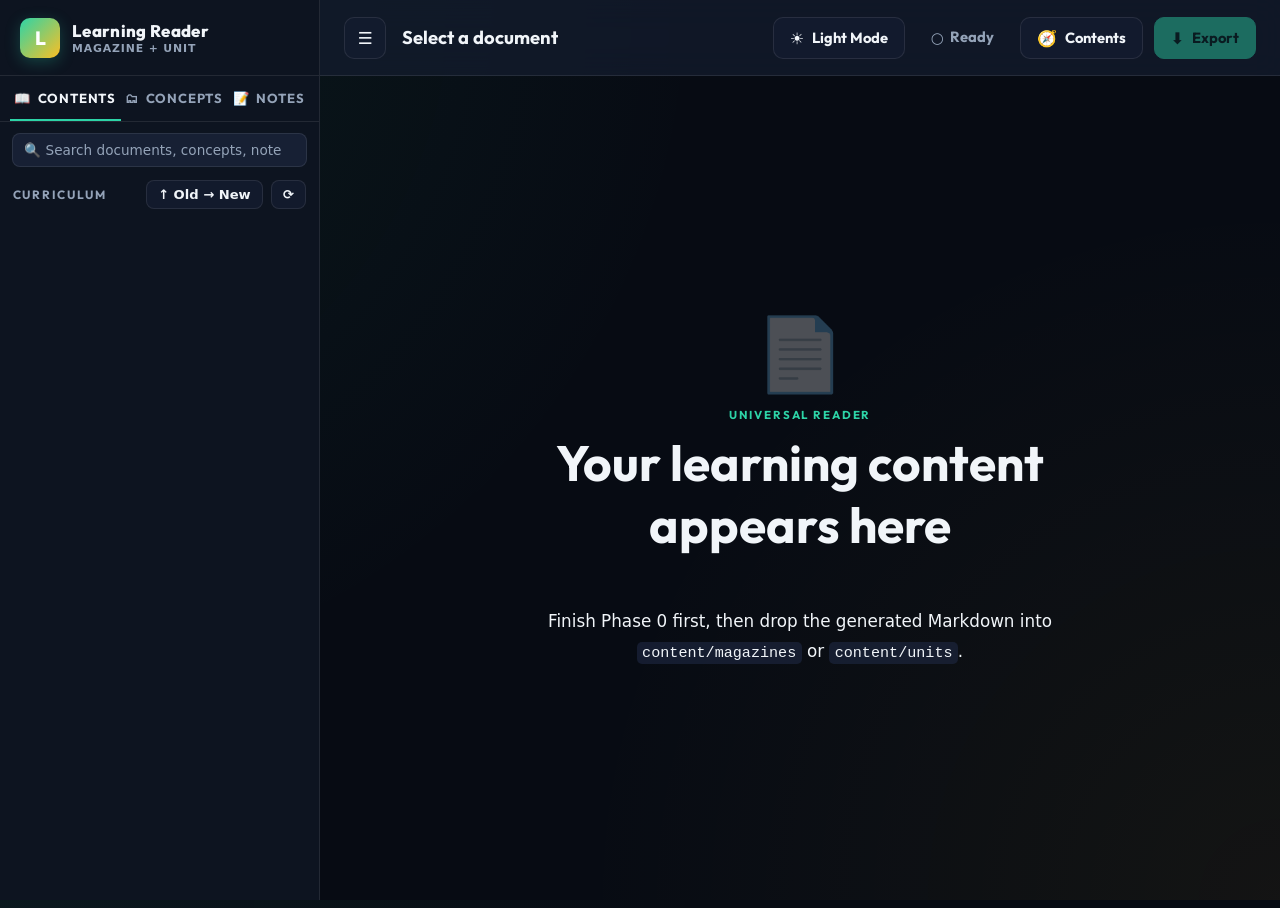
==== commit 1f103d2b: "Translate the reader UI to English on the English branch The docs on this branch were already Englis" ====
--- a/index.html
+++ b/index.html
@@ -1,10 +1,10 @@
 <!doctype html>
-<html lang="zh-CN" data-theme="dark">
+<html lang="en" data-theme="dark">
 <head>
   <meta charset="utf-8">
   <meta name="viewport" content="width=device-width, initial-scale=1">
   <meta name="color-scheme" content="light dark">
-  <title>AI 学习模块阅读器</title>
+  <title>AI Learning Module Reader</title>
   <!-- FOUC guard: applies the saved theme before first paint. Must stay above every
        stylesheet — running this on DOMContentLoaded is what causes the white flash. -->
   <script>
@@ -23,23 +23,23 @@
 <body>
   <header class="app-header">
     <div class="header-left">
-      <button id="sidebarToggle" class="icon-button" type="button" aria-label="折叠/展开侧栏" title="切换左侧栏">☰</button>
-      <div id="documentTitle" class="document-title">选择一篇内容</div>
+      <button id="sidebarToggle" class="icon-button" type="button" aria-label="Collapse or expand the sidebar" title="Toggle left sidebar">☰</button>
+      <div id="documentTitle" class="document-title">Select a document</div>
     </div>
     <div class="header-actions">
-      <button id="themeButton" class="pill-button" type="button" aria-label="切换主题" title="切换主题">
+      <button id="themeButton" class="pill-button" type="button" aria-label="Toggle theme" title="Toggle theme">
         <span class="pill-icon" aria-hidden="true">☀</span><span class="pill-label">Light Mode</span>
       </button>
-      <!-- 保存状态指示器：既是状态显示，也是手动保存按钮（frontend_spec §6.3） -->
+      <!-- Save-state indicator: both a status read-out and the manual save button (frontend_spec §6.3) -->
       <button id="saveStatus" class="save-status" type="button" data-state="idle"
-              title="保存状态 —— 点击立即保存（⌘S / Ctrl+S）" aria-label="保存状态：点击立即保存" aria-live="polite">
-        <span class="save-icon" aria-hidden="true">○</span><span class="save-label">就绪</span>
+              title="Save state — click to save now (⌘S / Ctrl+S)" aria-label="Save state: click to save now" aria-live="polite">
+        <span class="save-icon" aria-hidden="true">○</span><span class="save-label">Ready</span>
       </button>
-      <button id="tocToggle" class="pill-button" type="button" aria-label="切换章节目录" title="切换右侧章节目录">
-        <span class="pill-icon" aria-hidden="true">🧭</span><span class="pill-label">章节目录</span>
+      <button id="tocToggle" class="pill-button" type="button" aria-label="Toggle chapter navigation" title="Toggle the right-hand chapter navigation">
+        <span class="pill-icon" aria-hidden="true">🧭</span><span class="pill-label">Contents</span>
       </button>
       <button id="exportButton" class="pill-button primary" type="button" disabled>
-        <span class="pill-icon" aria-hidden="true">⬇</span><span class="pill-label">导出</span>
+        <span class="pill-icon" aria-hidden="true">⬇</span><span class="pill-label">Export</span>
       </button>
     </div>
   </header>
@@ -54,33 +54,33 @@
         </div>
       </div>
 
-      <nav class="tabs" aria-label="阅读器侧栏">
-        <button class="tab active" type="button" data-tab="contents"><span aria-hidden="true">📖</span>目录</button>
-        <button class="tab" type="button" data-tab="concepts"><span aria-hidden="true">🗂</span>概念</button>
-        <button class="tab" type="button" data-tab="notes"><span aria-hidden="true">📝</span>注释</button>
+      <nav class="tabs" aria-label="Reader sidebar">
+        <button class="tab active" type="button" data-tab="contents"><span aria-hidden="true">📖</span>Contents</button>
+        <button class="tab" type="button" data-tab="concepts"><span aria-hidden="true">🗂</span>Concepts</button>
+        <button class="tab" type="button" data-tab="notes"><span aria-hidden="true">📝</span>Notes</button>
       </nav>
 
       <div class="sidebar-search">
-        <input id="sidebarSearch" type="search" placeholder="🔍 搜索文档、概念、注释…" autocomplete="off" aria-label="搜索侧栏">
+        <input id="sidebarSearch" type="search" placeholder="🔍 Search documents, concepts, notes…" autocomplete="off" aria-label="Search the sidebar">
       </div>
 
       <section id="contentsPanel" class="tab-panel active" data-panel="contents">
         <div class="panel-toolbar">
           <span class="panel-label">Curriculum</span>
-          <button id="sortButton" type="button">↑ 旧 → 新</button>
-          <button id="refreshButton" type="button" aria-label="刷新" title="刷新列表">⟳</button>
+          <button id="sortButton" type="button">↑ Old → New</button>
+          <button id="refreshButton" type="button" aria-label="Refresh" title="Refresh the list">⟳</button>
         </div>
         <div id="contentsList" class="contents-list"></div>
       </section>
 
       <section id="conceptsPanel" class="tab-panel" data-panel="concepts">
-        <p class="panel-hint">来自当前文档标题；点击可跳转。</p>
-        <div id="conceptsList" class="concepts-list empty-list">尚未打开文档</div>
+        <p class="panel-hint">Pulled from the current document’s headings; click one to jump.</p>
+        <div id="conceptsList" class="concepts-list empty-list">No document open yet</div>
       </section>
 
       <section id="notesPanel" class="tab-panel" data-panel="notes">
-        <label class="toggle-row"><input id="showAllNotes" type="checkbox"> 显示全部文档注释</label>
-        <div id="notesList" class="notes-list empty-list">暂无注释</div>
+        <label class="toggle-row"><input id="showAllNotes" type="checkbox"> Show notes from every document</label>
+        <div id="notesList" class="notes-list empty-list">No notes yet</div>
       </section>
     </aside>
 
@@ -89,20 +89,20 @@
         <div class="welcome-card">
           <div class="welcome-icon" aria-hidden="true">📄</div>
           <p class="eyebrow">UNIVERSAL READER</p>
-          <h1>学习内容会出现在这里</h1>
-          <p>先完成 Phase 0，再把生成的 Markdown 放入 <code>content/magazines</code> 或 <code>content/units</code>。</p>
+          <h1>Your learning content appears here</h1>
+          <p>Finish Phase 0 first, then drop the generated Markdown into <code>content/magazines</code> or <code>content/units</code>.</p>
         </div>
       </article>
     </main>
 
-    <!-- 右侧章节目录 (Collapsible Right Sidebar TOC) -->
+    <!-- Collapsible right-hand table of contents -->
     <aside id="tocSidebar" class="toc-sidebar collapsed">
       <div class="toc-header">
-        <span>🧭 章节目录 Navigation</span>
+        <span>🧭 Navigation</span>
       </div>
       <div class="toc-scroll-area">
         <div id="tocList" class="toc-list">
-          <p class="empty-toc">尚未打开文档</p>
+          <p class="empty-toc">No document open yet</p>
         </div>
       </div>
     </aside>
@@ -113,16 +113,16 @@
   <dialog id="noteDialog" class="note-dialog">
     <form id="noteForm" method="dialog">
       <div class="dialog-heading">
-        <div><small>选中文本</small><strong id="noteWord"></strong></div>
-        <button id="closeNoteDialog" class="icon-button" type="button" aria-label="关闭">×</button>
+        <div><small>Selected text</small><strong id="noteWord"></strong></div>
+        <button id="closeNoteDialog" class="icon-button" type="button" aria-label="Close">×</button>
       </div>
-      <label for="noteText">你的注释</label>
-      <textarea id="noteText" rows="6" placeholder="写下疑问、解释或 +显式查询…"></textarea>
+      <label for="noteText">Your note</label>
+      <textarea id="noteText" rows="6" placeholder="Jot down a question, an explanation, or a +explicit query…"></textarea>
       <div class="dialog-actions">
-        <button id="deleteNoteButton" class="danger" type="button" hidden>删除</button>
+        <button id="deleteNoteButton" class="danger" type="button" hidden>Delete</button>
         <span class="dialog-spacer"></span>
-        <button id="cancelNoteButton" type="button">取消</button>
-        <button class="primary" type="submit">保存</button>
+        <button id="cancelNoteButton" type="button">Cancel</button>
+        <button class="primary" type="submit">Save</button>
       </div>
     </form>
   </dialog>
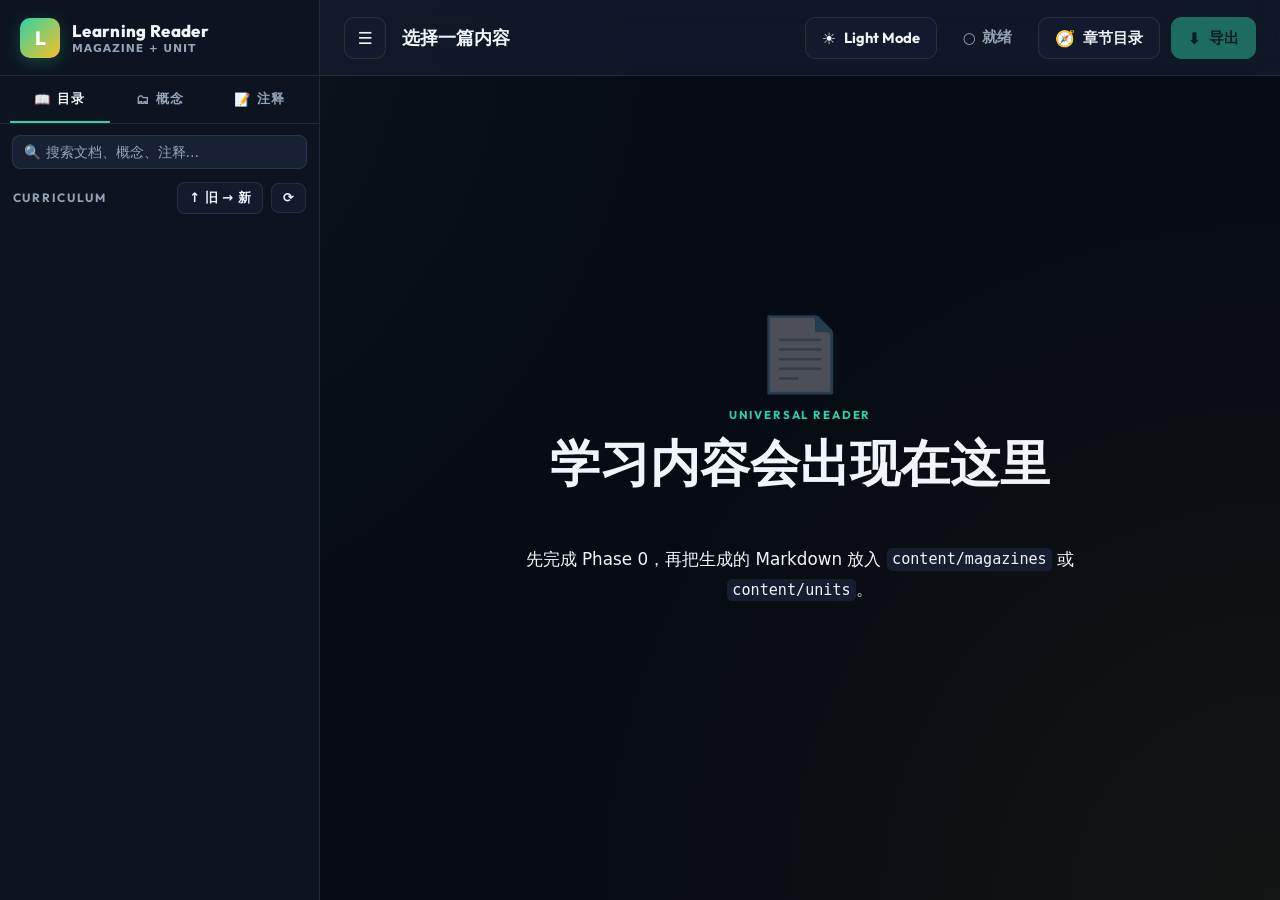
==== commit 4beb6d64: "把界面文案抽成 ui-strings.js 语言包，Phase 0 后可整体换成用户母语 采集时已经问过用户的主要解释语言，但阅读器界面仍然写死在 index.html 和 app.js 里，学英语的" ====
--- a/index.html
+++ b/index.html
@@ -1,10 +1,10 @@
 <!doctype html>
-<html lang="en" data-theme="dark">
+<html lang="zh-CN" data-theme="dark">
 <head>
   <meta charset="utf-8">
   <meta name="viewport" content="width=device-width, initial-scale=1">
   <meta name="color-scheme" content="light dark">
-  <title>AI Learning Module Reader</title>
+  <title>AI 学习模块阅读器</title>
   <!-- FOUC guard: applies the saved theme before first paint. Must stay above every
        stylesheet — running this on DOMContentLoaded is what causes the white flash. -->
   <script>
@@ -23,23 +23,23 @@
 <body>
   <header class="app-header">
     <div class="header-left">
-      <button id="sidebarToggle" class="icon-button" type="button" aria-label="Collapse or expand the sidebar" title="Toggle left sidebar">☰</button>
-      <div id="documentTitle" class="document-title">Select a document</div>
+      <button id="sidebarToggle" class="icon-button" type="button" data-i18n-aria="sidebarToggleAria" data-i18n-title="sidebarToggleTitle" aria-label="折叠/展开侧栏" title="切换左侧栏">☰</button>
+      <div id="documentTitle" class="document-title" data-i18n="documentTitleEmpty">选择一篇内容</div>
     </div>
     <div class="header-actions">
-      <button id="themeButton" class="pill-button" type="button" aria-label="Toggle theme" title="Toggle theme">
-        <span class="pill-icon" aria-hidden="true">☀</span><span class="pill-label">Light Mode</span>
+      <button id="themeButton" class="pill-button" type="button" data-i18n-aria="themeAria" data-i18n-title="themeTitle" aria-label="切换主题" title="切换主题">
+        <span class="pill-icon" aria-hidden="true">☀</span><span class="pill-label" data-i18n="themeLabel">Light Mode</span>
       </button>
-      <!-- Save-state indicator: both a status read-out and the manual save button (frontend_spec §6.3) -->
+      <!-- 保存状态指示器：既是状态显示，也是手动保存按钮（frontend_spec §6.3） -->
       <button id="saveStatus" class="save-status" type="button" data-state="idle"
-              title="Save state — click to save now (⌘S / Ctrl+S)" aria-label="Save state: click to save now" aria-live="polite">
-        <span class="save-icon" aria-hidden="true">○</span><span class="save-label">Ready</span>
+              data-i18n-title="saveStatusTitle" data-i18n-aria="saveStatusAria" title="保存状态 —— 点击立即保存（⌘S / Ctrl+S）" aria-label="保存状态：点击立即保存" aria-live="polite">
+        <span class="save-icon" aria-hidden="true">○</span><span class="save-label" data-i18n="statusIdle">就绪</span>
       </button>
-      <button id="tocToggle" class="pill-button" type="button" aria-label="Toggle chapter navigation" title="Toggle the right-hand chapter navigation">
-        <span class="pill-icon" aria-hidden="true">🧭</span><span class="pill-label">Contents</span>
+      <button id="tocToggle" class="pill-button" type="button" data-i18n-aria="tocToggleAria" data-i18n-title="tocToggleTitle" aria-label="切换章节目录" title="切换右侧章节目录">
+        <span class="pill-icon" aria-hidden="true">🧭</span><span class="pill-label" data-i18n="tocToggleLabel">章节目录</span>
       </button>
       <button id="exportButton" class="pill-button primary" type="button" disabled>
-        <span class="pill-icon" aria-hidden="true">⬇</span><span class="pill-label">Export</span>
+        <span class="pill-icon" aria-hidden="true">⬇</span><span class="pill-label" data-i18n="exportLabel">导出</span>
       </button>
     </div>
   </header>
@@ -54,33 +54,33 @@
         </div>
       </div>
 
-      <nav class="tabs" aria-label="Reader sidebar">
-        <button class="tab active" type="button" data-tab="contents"><span aria-hidden="true">📖</span>Contents</button>
-        <button class="tab" type="button" data-tab="concepts"><span aria-hidden="true">🗂</span>Concepts</button>
-        <button class="tab" type="button" data-tab="notes"><span aria-hidden="true">📝</span>Notes</button>
+      <nav class="tabs" data-i18n-aria="sidebarAria" aria-label="阅读器侧栏">
+        <button class="tab active" type="button" data-tab="contents"><span aria-hidden="true">📖</span><span data-i18n="tabContents">目录</span></button>
+        <button class="tab" type="button" data-tab="concepts"><span aria-hidden="true">🗂</span><span data-i18n="tabConcepts">概念</span></button>
+        <button class="tab" type="button" data-tab="notes"><span aria-hidden="true">📝</span><span data-i18n="tabNotes">注释</span></button>
       </nav>
 
       <div class="sidebar-search">
-        <input id="sidebarSearch" type="search" placeholder="🔍 Search documents, concepts, notes…" autocomplete="off" aria-label="Search the sidebar">
+        <input id="sidebarSearch" type="search" data-i18n-placeholder="searchPlaceholder" data-i18n-aria="searchAria" placeholder="🔍 搜索文档、概念、注释…" autocomplete="off" aria-label="搜索侧栏">
       </div>
 
       <section id="contentsPanel" class="tab-panel active" data-panel="contents">
         <div class="panel-toolbar">
-          <span class="panel-label">Curriculum</span>
-          <button id="sortButton" type="button">↑ Old → New</button>
-          <button id="refreshButton" type="button" aria-label="Refresh" title="Refresh the list">⟳</button>
+          <span class="panel-label" data-i18n="panelLabel">Curriculum</span>
+          <button id="sortButton" type="button" data-i18n="sortAsc">↑ 旧 → 新</button>
+          <button id="refreshButton" type="button" data-i18n-aria="refreshAria" data-i18n-title="refreshTitle" aria-label="刷新" title="刷新列表">⟳</button>
         </div>
         <div id="contentsList" class="contents-list"></div>
       </section>
 
       <section id="conceptsPanel" class="tab-panel" data-panel="concepts">
-        <p class="panel-hint">Pulled from the current document’s headings; click one to jump.</p>
-        <div id="conceptsList" class="concepts-list empty-list">No document open yet</div>
+        <p class="panel-hint" data-i18n="conceptsHint">来自当前文档标题；点击可跳转。</p>
+        <div id="conceptsList" class="concepts-list empty-list" data-i18n="noDocumentOpen">尚未打开文档</div>
       </section>
 
       <section id="notesPanel" class="tab-panel" data-panel="notes">
-        <label class="toggle-row"><input id="showAllNotes" type="checkbox"> Show notes from every document</label>
-        <div id="notesList" class="notes-list empty-list">No notes yet</div>
+        <label class="toggle-row"><input id="showAllNotes" type="checkbox"> <span data-i18n="showAllNotesLabel">显示全部文档注释</span></label>
+        <div id="notesList" class="notes-list empty-list" data-i18n="notesEmpty">暂无注释</div>
       </section>
     </aside>
 
@@ -88,41 +88,41 @@
       <article id="reader" class="reader" aria-live="polite">
         <div class="welcome-card">
           <div class="welcome-icon" aria-hidden="true">📄</div>
-          <p class="eyebrow">UNIVERSAL READER</p>
-          <h1>Your learning content appears here</h1>
-          <p>Finish Phase 0 first, then drop the generated Markdown into <code>content/magazines</code> or <code>content/units</code>.</p>
+          <p class="eyebrow" data-i18n="welcomeEyebrow">UNIVERSAL READER</p>
+          <h1 data-i18n="welcomeTitle">学习内容会出现在这里</h1>
+          <p data-i18n-html="welcomeBody">先完成 Phase 0，再把生成的 Markdown 放入 <code>content/magazines</code> 或 <code>content/units</code>。</p>
         </div>
       </article>
     </main>
 
-    <!-- Collapsible right-hand table of contents -->
+    <!-- 右侧章节目录 (Collapsible Right Sidebar TOC) -->
     <aside id="tocSidebar" class="toc-sidebar collapsed">
       <div class="toc-header">
-        <span>🧭 Navigation</span>
+        <span data-i18n="tocHeader">🧭 章节目录</span>
       </div>
       <div class="toc-scroll-area">
         <div id="tocList" class="toc-list">
-          <p class="empty-toc">No document open yet</p>
+          <p class="empty-toc" data-i18n="noDocumentOpen">尚未打开文档</p>
         </div>
       </div>
     </aside>
   </div>
 
-  <button id="addNoteButton" class="selection-action" type="button" hidden>＋ Note</button>
+  <button id="addNoteButton" class="selection-action" type="button" data-i18n="addNoteLabel" hidden>＋ Note</button>
 
   <dialog id="noteDialog" class="note-dialog">
     <form id="noteForm" method="dialog">
       <div class="dialog-heading">
-        <div><small>Selected text</small><strong id="noteWord"></strong></div>
-        <button id="closeNoteDialog" class="icon-button" type="button" aria-label="Close">×</button>
+        <div><small data-i18n="noteDialogSelected">选中文本</small><strong id="noteWord"></strong></div>
+        <button id="closeNoteDialog" class="icon-button" type="button" data-i18n-aria="noteDialogCloseAria" aria-label="关闭">×</button>
       </div>
-      <label for="noteText">Your note</label>
-      <textarea id="noteText" rows="6" placeholder="Jot down a question, an explanation, or a +explicit query…"></textarea>
+      <label for="noteText" data-i18n="noteDialogLabel">你的注释</label>
+      <textarea id="noteText" rows="6" data-i18n-placeholder="noteDialogPlaceholder" placeholder="写下疑问、解释或 +显式查询…"></textarea>
       <div class="dialog-actions">
-        <button id="deleteNoteButton" class="danger" type="button" hidden>Delete</button>
+        <button id="deleteNoteButton" class="danger" type="button" data-i18n="noteDialogDelete" hidden>删除</button>
         <span class="dialog-spacer"></span>
-        <button id="cancelNoteButton" type="button">Cancel</button>
-        <button class="primary" type="submit">Save</button>
+        <button id="cancelNoteButton" type="button" data-i18n="noteDialogCancel">取消</button>
+        <button class="primary" type="submit" data-i18n="noteDialogSave">保存</button>
       </div>
     </form>
   </dialog>
@@ -132,6 +132,7 @@
   <script src="/vendor/marked.js"></script>
   <script src="/vendor/purify.js"></script>
   <script src="/vendor/mermaid.js"></script>
+  <script src="/ui-strings.js"></script>
   <script src="/reader-core.js"></script>
   <script src="/app.js"></script>
 </body>
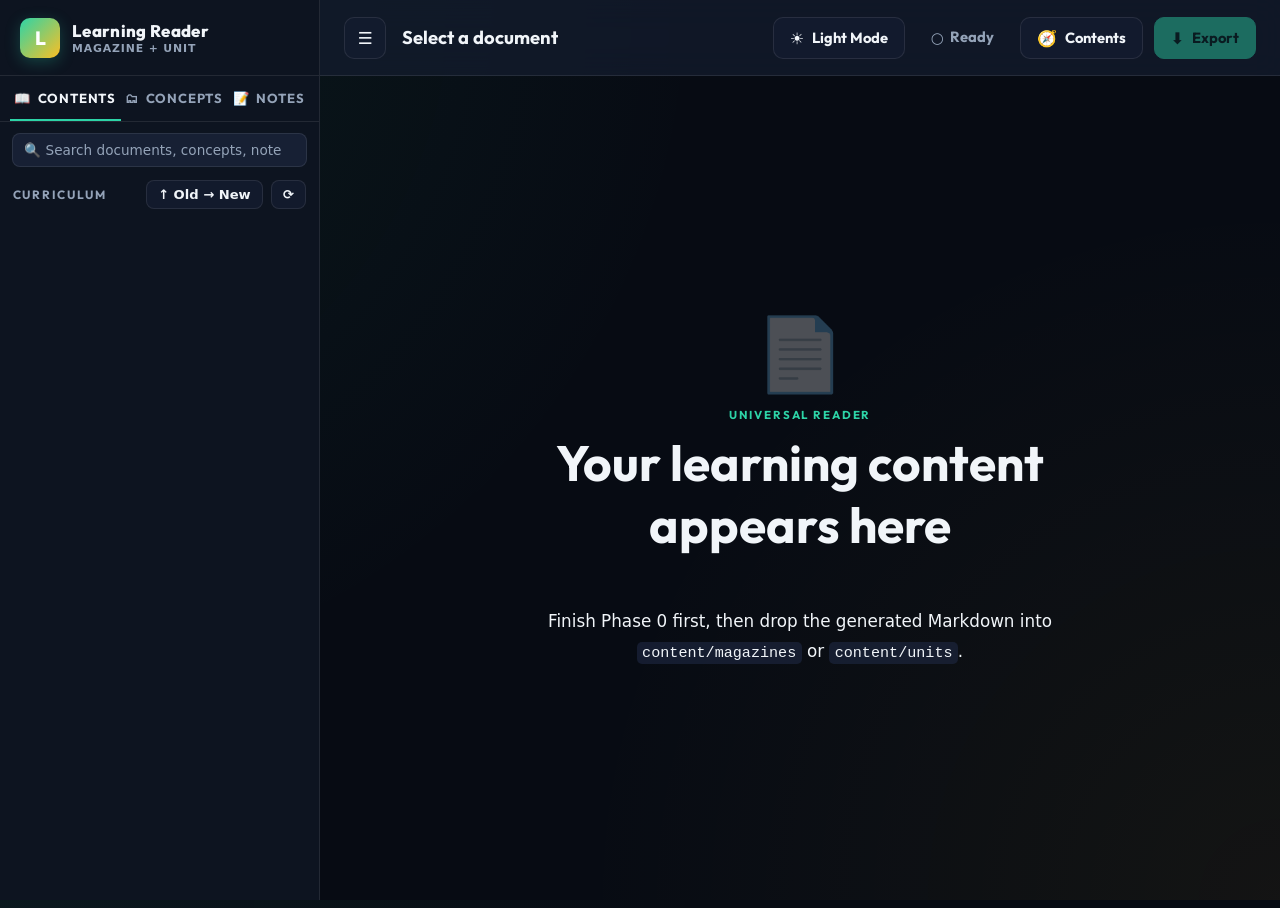
==== commit 5d197877: "Extract UI copy into a ui-strings.js language pack, localizable after Phase 0 Intake already asks fo" ====
--- a/index.html
+++ b/index.html
@@ -1,10 +1,10 @@
 <!doctype html>
-<html lang="zh-CN" data-theme="dark">
+<html lang="en" data-theme="dark">
 <head>
   <meta charset="utf-8">
   <meta name="viewport" content="width=device-width, initial-scale=1">
   <meta name="color-scheme" content="light dark">
-  <title>AI 学习模块阅读器</title>
+  <title>AI Learning Module Reader</title>
   <!-- FOUC guard: applies the saved theme before first paint. Must stay above every
        stylesheet — running this on DOMContentLoaded is what causes the white flash. -->
   <script>
@@ -23,23 +23,23 @@
 <body>
   <header class="app-header">
     <div class="header-left">
-      <button id="sidebarToggle" class="icon-button" type="button" data-i18n-aria="sidebarToggleAria" data-i18n-title="sidebarToggleTitle" aria-label="折叠/展开侧栏" title="切换左侧栏">☰</button>
-      <div id="documentTitle" class="document-title" data-i18n="documentTitleEmpty">选择一篇内容</div>
+      <button id="sidebarToggle" class="icon-button" type="button" data-i18n-aria="sidebarToggleAria" data-i18n-title="sidebarToggleTitle" aria-label="Collapse or expand the sidebar" title="Toggle left sidebar">☰</button>
+      <div id="documentTitle" class="document-title" data-i18n="documentTitleEmpty">Select a document</div>
     </div>
     <div class="header-actions">
-      <button id="themeButton" class="pill-button" type="button" data-i18n-aria="themeAria" data-i18n-title="themeTitle" aria-label="切换主题" title="切换主题">
+      <button id="themeButton" class="pill-button" type="button" data-i18n-aria="themeAria" data-i18n-title="themeTitle" aria-label="Toggle theme" title="Toggle theme">
         <span class="pill-icon" aria-hidden="true">☀</span><span class="pill-label" data-i18n="themeLabel">Light Mode</span>
       </button>
-      <!-- 保存状态指示器：既是状态显示，也是手动保存按钮（frontend_spec §6.3） -->
+      <!-- Save-state indicator: both a status read-out and the manual save button (frontend_spec §6.3) -->
       <button id="saveStatus" class="save-status" type="button" data-state="idle"
-              data-i18n-title="saveStatusTitle" data-i18n-aria="saveStatusAria" title="保存状态 —— 点击立即保存（⌘S / Ctrl+S）" aria-label="保存状态：点击立即保存" aria-live="polite">
-        <span class="save-icon" aria-hidden="true">○</span><span class="save-label" data-i18n="statusIdle">就绪</span>
+              data-i18n-title="saveStatusTitle" data-i18n-aria="saveStatusAria" title="Save state — click to save now (⌘S / Ctrl+S)" aria-label="Save state: click to save now" aria-live="polite">
+        <span class="save-icon" aria-hidden="true">○</span><span class="save-label" data-i18n="statusIdle">Ready</span>
       </button>
-      <button id="tocToggle" class="pill-button" type="button" data-i18n-aria="tocToggleAria" data-i18n-title="tocToggleTitle" aria-label="切换章节目录" title="切换右侧章节目录">
-        <span class="pill-icon" aria-hidden="true">🧭</span><span class="pill-label" data-i18n="tocToggleLabel">章节目录</span>
+      <button id="tocToggle" class="pill-button" type="button" data-i18n-aria="tocToggleAria" data-i18n-title="tocToggleTitle" aria-label="Toggle chapter navigation" title="Toggle the right-hand chapter navigation">
+        <span class="pill-icon" aria-hidden="true">🧭</span><span class="pill-label" data-i18n="tocToggleLabel">Contents</span>
       </button>
       <button id="exportButton" class="pill-button primary" type="button" disabled>
-        <span class="pill-icon" aria-hidden="true">⬇</span><span class="pill-label" data-i18n="exportLabel">导出</span>
+        <span class="pill-icon" aria-hidden="true">⬇</span><span class="pill-label" data-i18n="exportLabel">Export</span>
       </button>
     </div>
   </header>
@@ -54,33 +54,33 @@
         </div>
       </div>
 
-      <nav class="tabs" data-i18n-aria="sidebarAria" aria-label="阅读器侧栏">
-        <button class="tab active" type="button" data-tab="contents"><span aria-hidden="true">📖</span><span data-i18n="tabContents">目录</span></button>
-        <button class="tab" type="button" data-tab="concepts"><span aria-hidden="true">🗂</span><span data-i18n="tabConcepts">概念</span></button>
-        <button class="tab" type="button" data-tab="notes"><span aria-hidden="true">📝</span><span data-i18n="tabNotes">注释</span></button>
+      <nav class="tabs" data-i18n-aria="sidebarAria" aria-label="Reader sidebar">
+        <button class="tab active" type="button" data-tab="contents"><span aria-hidden="true">📖</span><span data-i18n="tabContents">Contents</span></button>
+        <button class="tab" type="button" data-tab="concepts"><span aria-hidden="true">🗂</span><span data-i18n="tabConcepts">Concepts</span></button>
+        <button class="tab" type="button" data-tab="notes"><span aria-hidden="true">📝</span><span data-i18n="tabNotes">Notes</span></button>
       </nav>
 
       <div class="sidebar-search">
-        <input id="sidebarSearch" type="search" data-i18n-placeholder="searchPlaceholder" data-i18n-aria="searchAria" placeholder="🔍 搜索文档、概念、注释…" autocomplete="off" aria-label="搜索侧栏">
+        <input id="sidebarSearch" type="search" data-i18n-placeholder="searchPlaceholder" data-i18n-aria="searchAria" placeholder="🔍 Search documents, concepts, notes…" autocomplete="off" aria-label="Search the sidebar">
       </div>
 
       <section id="contentsPanel" class="tab-panel active" data-panel="contents">
         <div class="panel-toolbar">
           <span class="panel-label" data-i18n="panelLabel">Curriculum</span>
-          <button id="sortButton" type="button" data-i18n="sortAsc">↑ 旧 → 新</button>
-          <button id="refreshButton" type="button" data-i18n-aria="refreshAria" data-i18n-title="refreshTitle" aria-label="刷新" title="刷新列表">⟳</button>
+          <button id="sortButton" type="button" data-i18n="sortAsc">↑ Old → New</button>
+          <button id="refreshButton" type="button" data-i18n-aria="refreshAria" data-i18n-title="refreshTitle" aria-label="Refresh" title="Refresh the list">⟳</button>
         </div>
         <div id="contentsList" class="contents-list"></div>
       </section>
 
       <section id="conceptsPanel" class="tab-panel" data-panel="concepts">
-        <p class="panel-hint" data-i18n="conceptsHint">来自当前文档标题；点击可跳转。</p>
-        <div id="conceptsList" class="concepts-list empty-list" data-i18n="noDocumentOpen">尚未打开文档</div>
+        <p class="panel-hint" data-i18n="conceptsHint">Pulled from the current document’s headings; click one to jump.</p>
+        <div id="conceptsList" class="concepts-list empty-list" data-i18n="noDocumentOpen">No document open yet</div>
       </section>
 
       <section id="notesPanel" class="tab-panel" data-panel="notes">
-        <label class="toggle-row"><input id="showAllNotes" type="checkbox"> <span data-i18n="showAllNotesLabel">显示全部文档注释</span></label>
-        <div id="notesList" class="notes-list empty-list" data-i18n="notesEmpty">暂无注释</div>
+        <label class="toggle-row"><input id="showAllNotes" type="checkbox"> <span data-i18n="showAllNotesLabel">Show notes from every document</span></label>
+        <div id="notesList" class="notes-list empty-list" data-i18n="notesEmpty">No notes yet</div>
       </section>
     </aside>
 
@@ -89,20 +89,20 @@
         <div class="welcome-card">
           <div class="welcome-icon" aria-hidden="true">📄</div>
           <p class="eyebrow" data-i18n="welcomeEyebrow">UNIVERSAL READER</p>
-          <h1 data-i18n="welcomeTitle">学习内容会出现在这里</h1>
-          <p data-i18n-html="welcomeBody">先完成 Phase 0，再把生成的 Markdown 放入 <code>content/magazines</code> 或 <code>content/units</code>。</p>
+          <h1 data-i18n="welcomeTitle">Your learning content appears here</h1>
+          <p data-i18n-html="welcomeBody">Finish Phase 0 first, then drop the generated Markdown into <code>content/magazines</code> or <code>content/units</code>.</p>
         </div>
       </article>
     </main>
 
-    <!-- 右侧章节目录 (Collapsible Right Sidebar TOC) -->
+    <!-- Collapsible right-hand table of contents -->
     <aside id="tocSidebar" class="toc-sidebar collapsed">
       <div class="toc-header">
-        <span data-i18n="tocHeader">🧭 章节目录</span>
+        <span data-i18n="tocHeader">🧭 Navigation</span>
       </div>
       <div class="toc-scroll-area">
         <div id="tocList" class="toc-list">
-          <p class="empty-toc" data-i18n="noDocumentOpen">尚未打开文档</p>
+          <p class="empty-toc" data-i18n="noDocumentOpen">No document open yet</p>
         </div>
       </div>
     </aside>
@@ -113,16 +113,16 @@
   <dialog id="noteDialog" class="note-dialog">
     <form id="noteForm" method="dialog">
       <div class="dialog-heading">
-        <div><small data-i18n="noteDialogSelected">选中文本</small><strong id="noteWord"></strong></div>
-        <button id="closeNoteDialog" class="icon-button" type="button" data-i18n-aria="noteDialogCloseAria" aria-label="关闭">×</button>
+        <div><small data-i18n="noteDialogSelected">Selected text</small><strong id="noteWord"></strong></div>
+        <button id="closeNoteDialog" class="icon-button" type="button" data-i18n-aria="noteDialogCloseAria" aria-label="Close">×</button>
       </div>
-      <label for="noteText" data-i18n="noteDialogLabel">你的注释</label>
-      <textarea id="noteText" rows="6" data-i18n-placeholder="noteDialogPlaceholder" placeholder="写下疑问、解释或 +显式查询…"></textarea>
+      <label for="noteText" data-i18n="noteDialogLabel">Your note</label>
+      <textarea id="noteText" rows="6" data-i18n-placeholder="noteDialogPlaceholder" placeholder="Jot down a question, an explanation, or a +explicit query…"></textarea>
       <div class="dialog-actions">
-        <button id="deleteNoteButton" class="danger" type="button" data-i18n="noteDialogDelete" hidden>删除</button>
+        <button id="deleteNoteButton" class="danger" type="button" data-i18n="noteDialogDelete" hidden>Delete</button>
         <span class="dialog-spacer"></span>
-        <button id="cancelNoteButton" type="button" data-i18n="noteDialogCancel">取消</button>
-        <button class="primary" type="submit" data-i18n="noteDialogSave">保存</button>
+        <button id="cancelNoteButton" type="button" data-i18n="noteDialogCancel">Cancel</button>
+        <button class="primary" type="submit" data-i18n="noteDialogSave">Save</button>
       </div>
     </form>
   </dialog>
